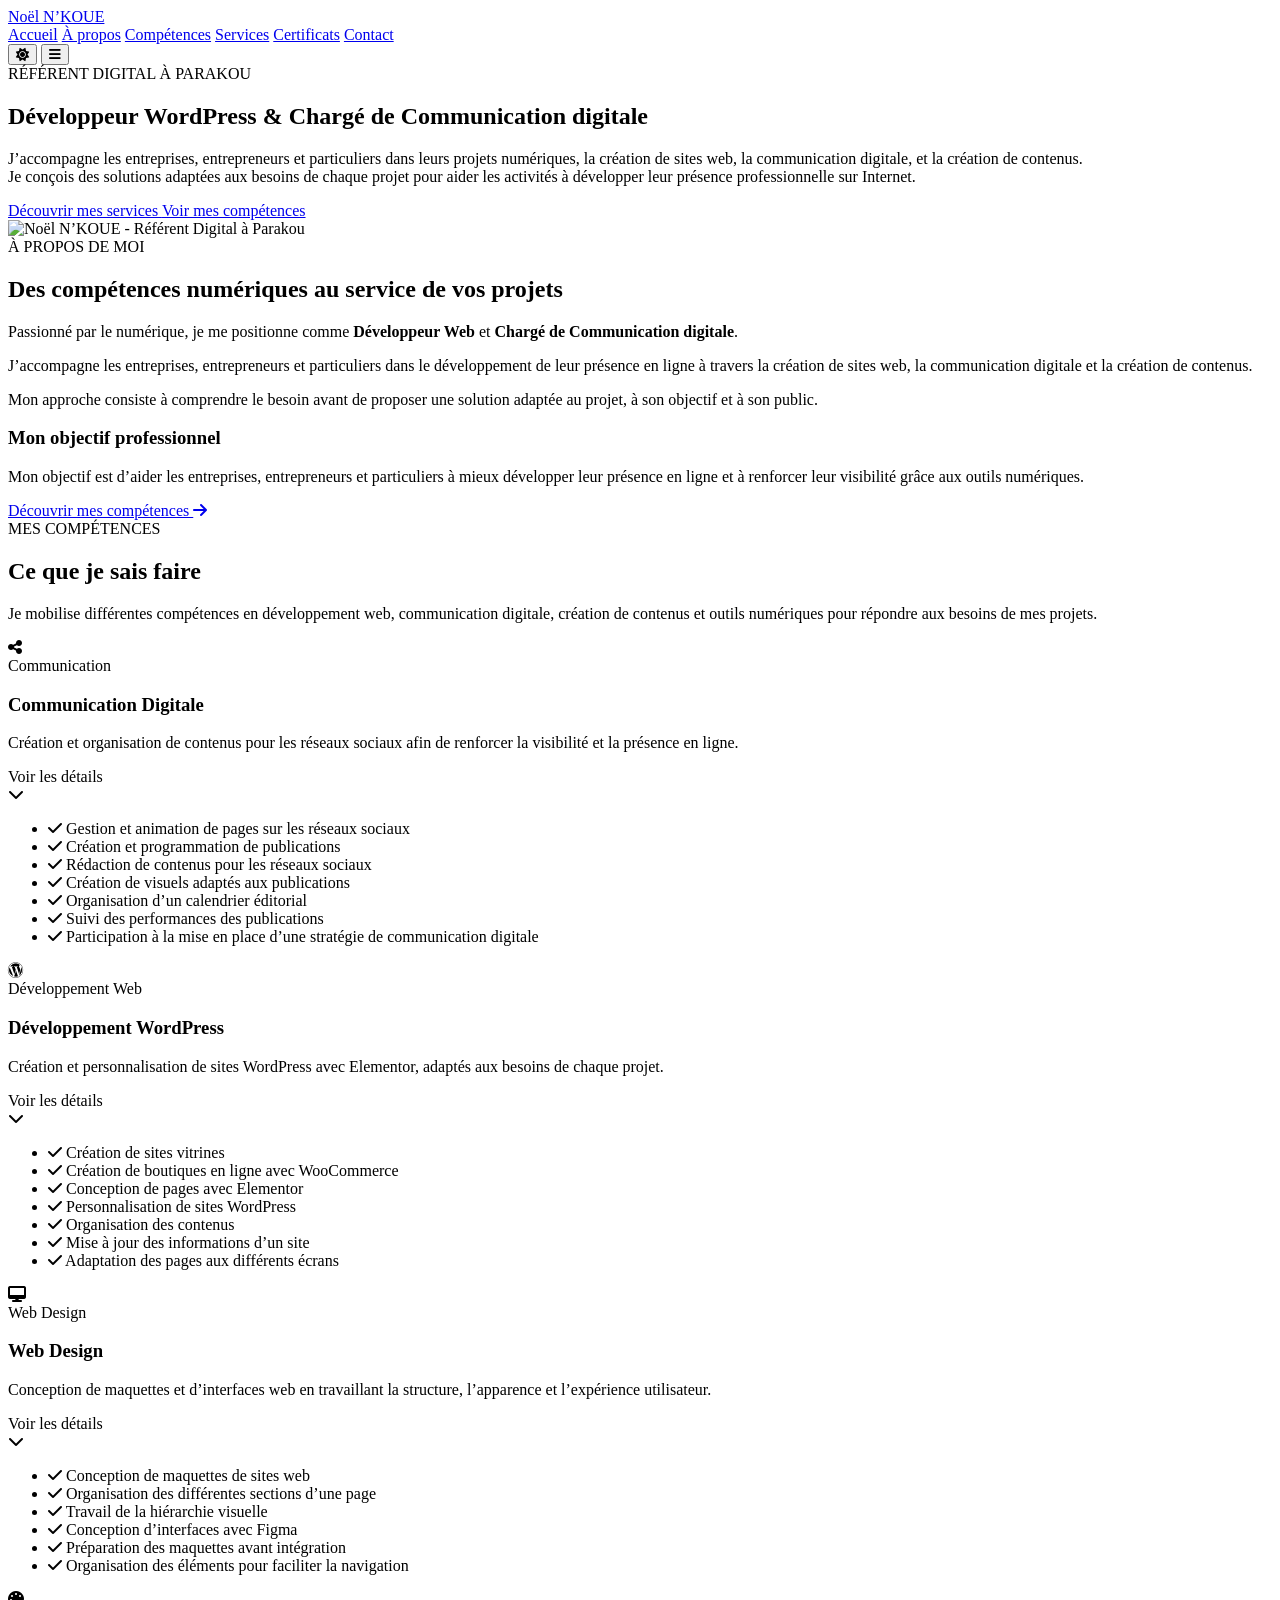
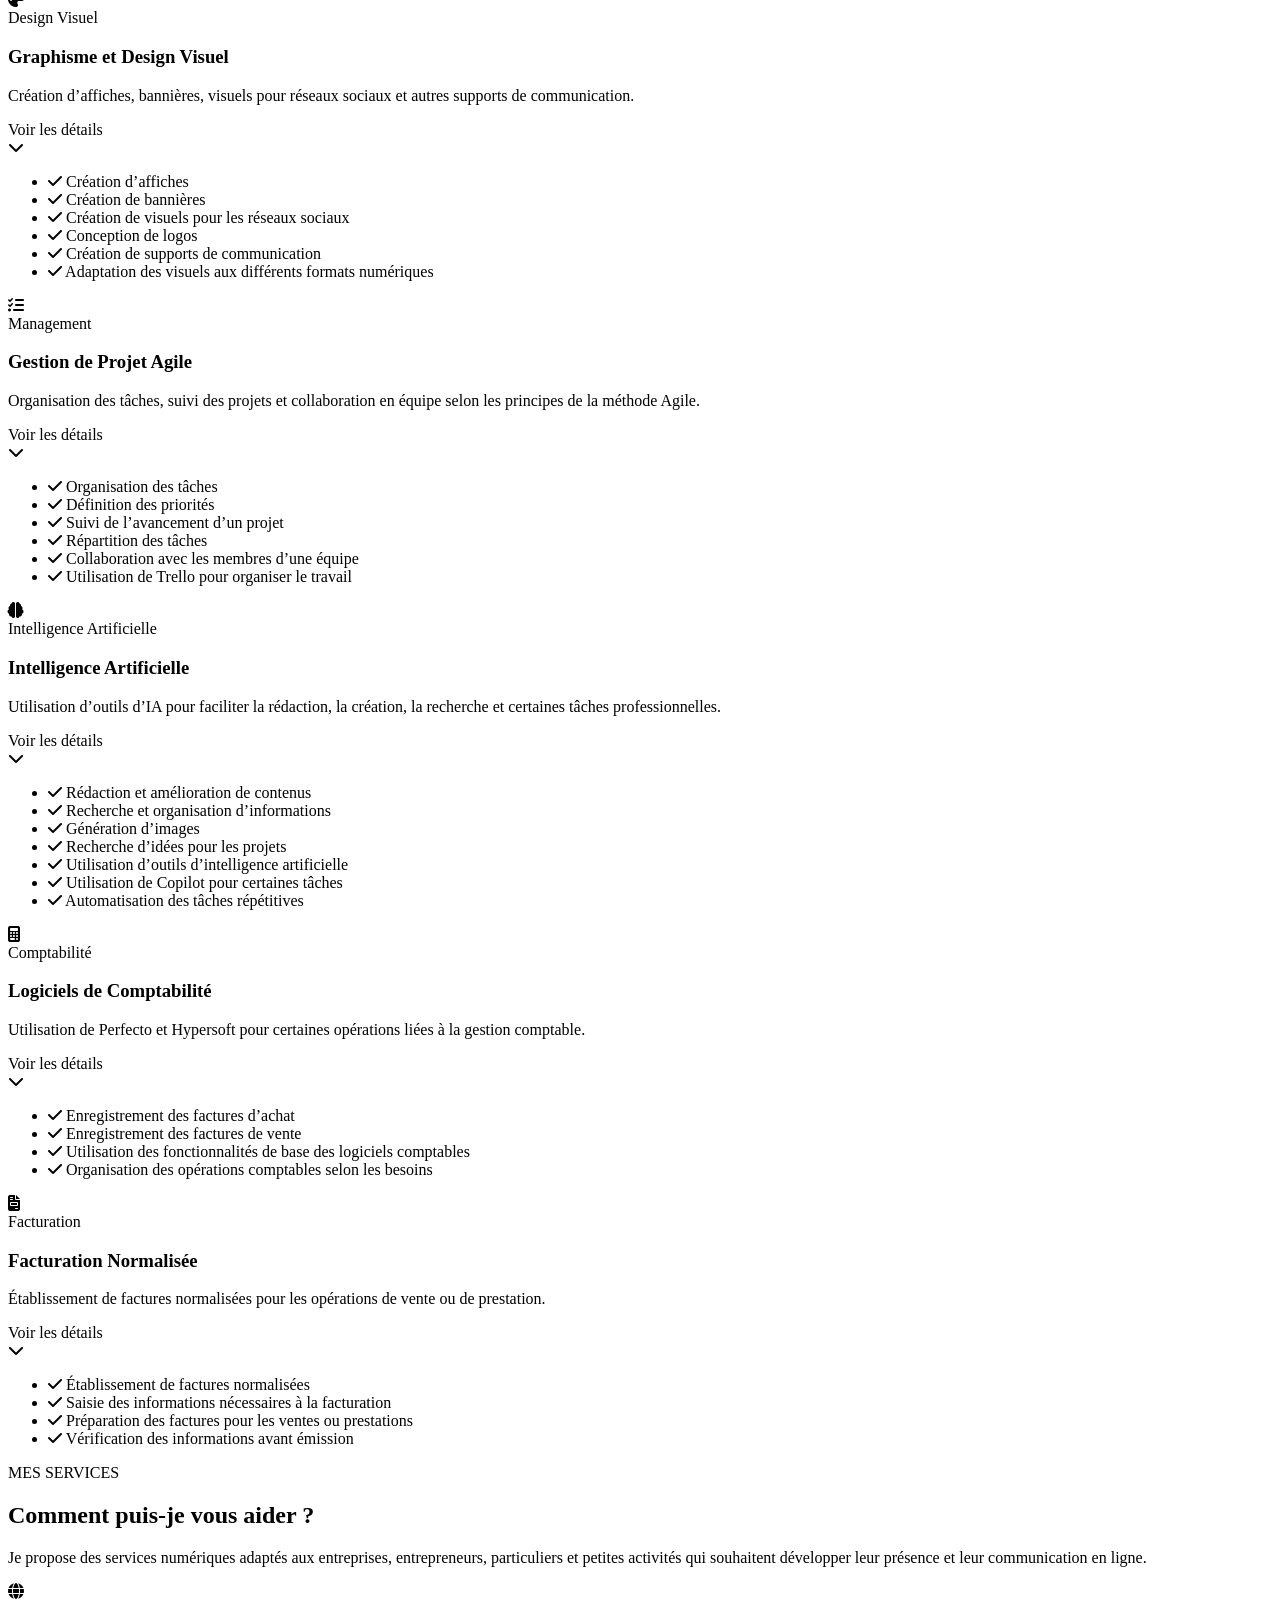
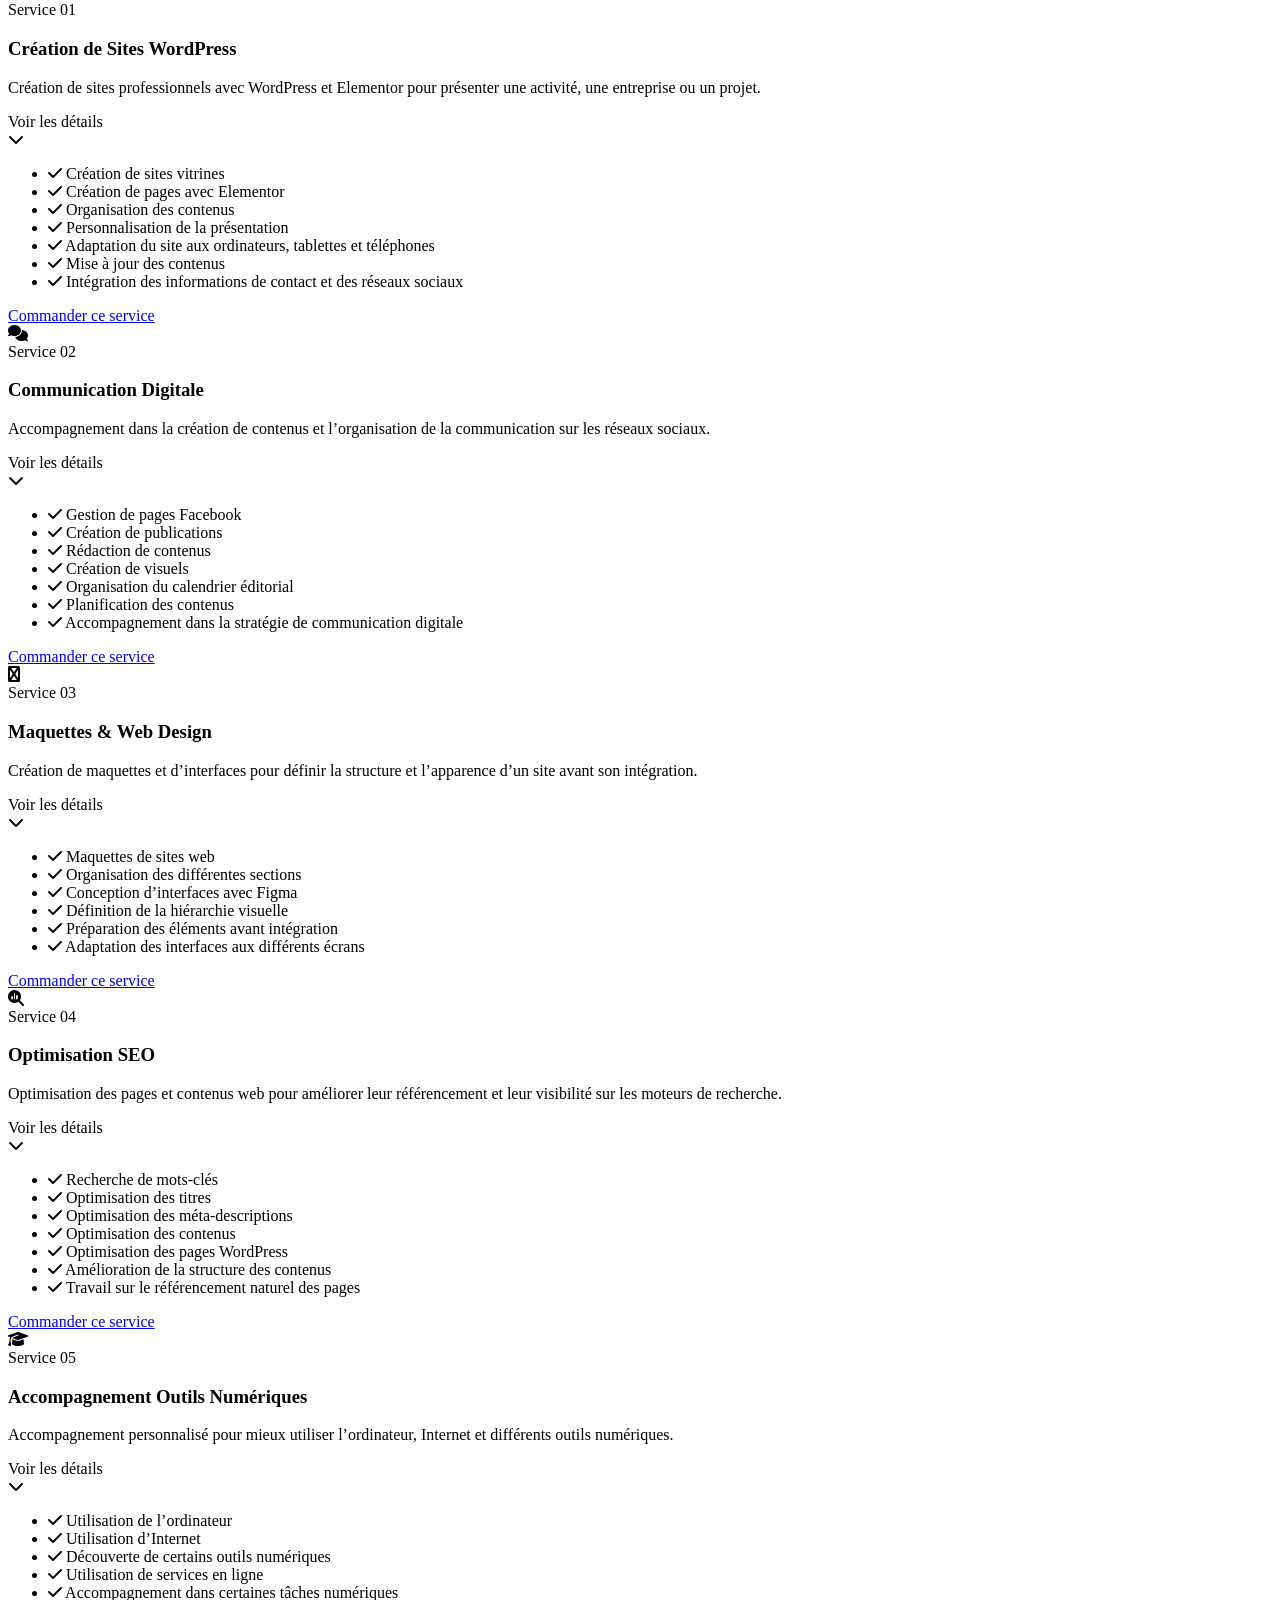
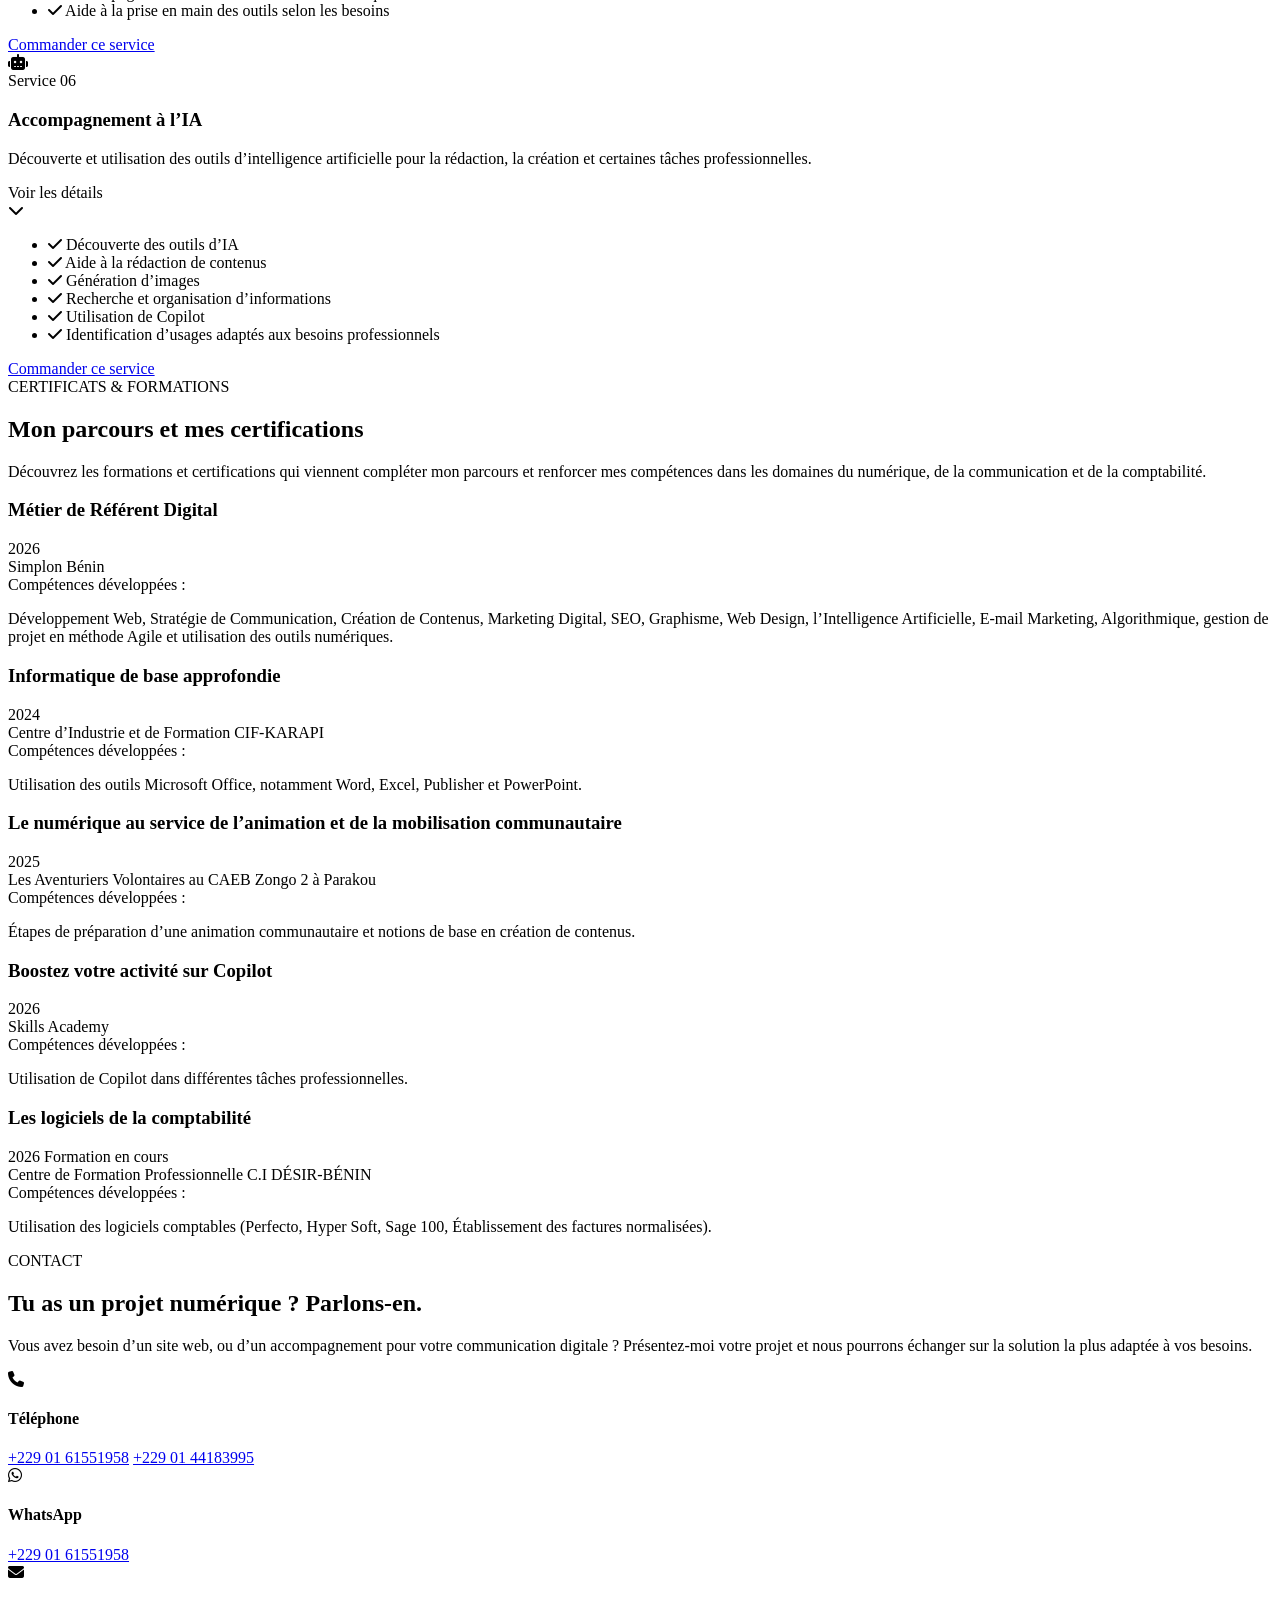
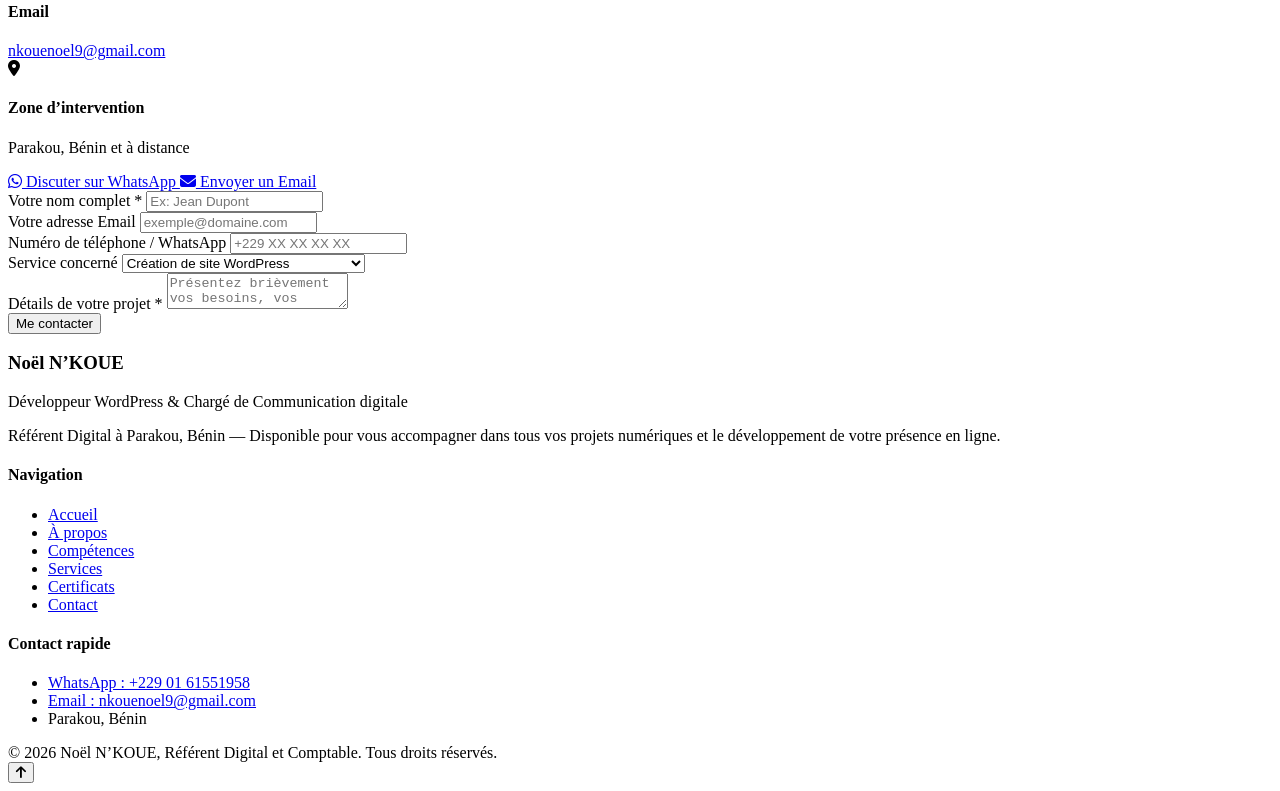
==== index.html @ e36bc5ae "Add files via upload" ====
<!DOCTYPE html>
<html lang="fr" data-theme="dark">
<head>
  <meta charset="UTF-8">
  <meta name="viewport" content="width=device-width, initial-scale=1.0">
  
  <!-- SEO Primary Meta Tags -->
  <title>Noël N’KOUE - Développeur WordPress et Chargé de Communication digitale</title>
  <meta name="title" content="Noël N’KOUE - Développeur WordPress et Chargé de Communication digitale">
  <meta name="description" content="Découvrez le portfolio de Noël N’KOUE, référent digital à Parakou, développeur WordPress et chargé de communication digitale. Découvrez ses compétences, services et certifications numériques.">
  <meta name="keywords" content="Référent digital à Parakou, Développeur WordPress, communication digitale, web design, SEO Parakou, création de site internet Bénin, Noël N'KOUE">
  <meta name="author" content="Noël N’KOUE">
  <meta name="robots" content="index, follow">
  <link rel="canonical" href="https://noel-nkoue-referent-digital-parakou.com/">

  <!-- Open Graph / Facebook -->
  <meta property="og:type" content="website">
  <meta property="og:url" content="https://noel-nkoue-referent-digital-parakou.com/">
  <meta property="og:title" content="Noël N’KOUE - Développeur WordPress et Chargé de Communication digitale">
  <meta property="og:description" content="Découvrez le portfolio de Noël N’KOUE, référent digital à Parakou, développeur WordPress et chargé de communication digitale.">
  <meta property="og:image" content="assets/images/noel-nkoue.jpg">

  <!-- Twitter Card -->
  <meta property="twitter:card" content="summary_large_image">
  <meta property="twitter:url" content="https://noel-nkoue-referent-digital-parakou.com/">
  <meta property="twitter:title" content="Noël N’KOUE - Développeur WordPress et Chargé de Communication digitale">
  <meta property="twitter:description" content="Découvrez le portfolio de Noël N’KOUE, référent digital à Parakou, développeur WordPress et chargé de communication digitale.">
  <meta property="twitter:image" content="assets/images/noel-nkoue.jpg">

  <!-- Favicon -->
  <link rel="icon" type="image/svg+xml" href="assets/images/favicon.svg">

  <!-- Google Fonts: Poppins -->
  <link rel="preconnect" href="https://fonts.googleapis.com">
  <link rel="preconnect" href="https://fonts.gstatic.com" crossorigin>
  <link href="https://fonts.googleapis.com/css2?family=Poppins:wght@300;400;500;600;700;800&display=swap" rel="stylesheet">

  <!-- FontAwesome Icons -->
  <link rel="stylesheet" href="https://cdnjs.cloudflare.com/ajax/libs/font-awesome/6.5.1/css/all.min.css">

  <!-- Main Stylesheet -->
  <link rel="stylesheet" href="css/style.css">

  <!-- Schema.org JSON-LD Structured Data -->
  <script type="application/ld+json">
  {
    "@context": "https://schema.org",
    "@type": "Person",
    "name": "Noël N’KOUE",
    "jobTitle": "Référent Digital, Développeur WordPress & Chargé de Communication digitale",
    "url": "https://noel-nkoue-referent-digital-parakou.com",
    "image": "https://noel-nkoue-referent-digital-parakou.com/assets/images/noel-nkoue.jpg",
    "address": {
      "@type": "PostalAddress",
      "addressLocality": "Parakou",
      "addressCountry": "BJ"
    },
    "email": "nkouenoel9@gmail.com",
    "telephone": "+2290161551958",
    "knowsAbout": ["WordPress", "Elementor", "Communication Digitale", "Web Design", "SEO", "IA", "Gestion Comptable", "Méthode Agile"]
  }
  </script>
</head>
<body>

  <!-- ==========================================================================
       1. HEADER & NAVIGATION
       ========================================================================== -->
  <header class="header" id="header">
    <div class="container header-container">
      <!-- Left side: Simple Text Name -->
      <a href="#accueil" class="logo" id="headerLogo">Noël N’KOUE</a>

      <nav class="nav-menu" id="navMenu" aria-label="Navigation principale">
        <a href="#accueil" class="nav-link active" id="navAccueil">Accueil</a>
        <a href="#apropos" class="nav-link" id="navApropos">À propos</a>
        <a href="#competences" class="nav-link" id="navCompetences">Compétences</a>
        <a href="#services" class="nav-link" id="navServices">Services</a>
        <a href="#certificats" class="nav-link" id="navCertificats">Certificats</a>
        <a href="#contact" class="nav-link" id="navContact">Contact</a>
      </nav>

      <div class="header-actions">
        <button class="theme-toggle" id="themeToggle" aria-label="Changer le thème">
          <i class="fas fa-sun"></i>
        </button>
        <button class="mobile-toggle" id="mobileToggle" aria-label="Menu mobile">
          <i class="fas fa-bars"></i>
        </button>
      </div>
    </div>
  </header>

  <main>
    <!-- ==========================================================================
         2. HERO SECTION
         ========================================================================== -->
    <section class="hero" id="accueil">
      <div class="container">
        <div class="hero-grid">
          
          <!-- Left Column: Hero Content -->
          <div class="hero-content">
            <div class="hero-badge" id="heroBadge">
              RÉFÉRENT DIGITAL À PARAKOU
            </div>
            
            <h1 class="hero-title" id="heroTitle">
              Développeur WordPress &amp; Chargé de Communication digitale
            </h1>
            
            <p class="hero-description" id="heroDescription">
              J’accompagne les entreprises, entrepreneurs et particuliers dans leurs projets numériques, la création de sites web, la communication digitale, et la création de contenus.<br>
              Je conçois des solutions adaptées aux besoins de chaque projet pour aider les activités à développer leur présence professionnelle sur Internet.
            </p>

            <div class="hero-cta-group">
              <a href="#services" class="btn btn-primary" id="btnHeroServices">
                Découvrir mes services
              </a>
              <a href="#competences" class="btn btn-secondary" id="btnHeroCompetences">
                Voir mes compétences
              </a>
            </div>
          </div>

          <!-- Right Column: User Photo (Clean, No Overlay Badges) -->
          <div class="hero-image-wrapper">
            <div class="photo-card" id="heroPhotoCard">
              <img src="assets/images/noel-nkoue.jpg" alt="Noël N’KOUE - Référent Digital à Parakou" class="photo-img" id="heroImg">
            </div>
          </div>

        </div>
      </div>
    </section>

    <!-- ==========================================================================
         3. À PROPOS SECTION
         ========================================================================== -->
    <section class="section" id="apropos">
      <div class="container">
        <div class="section-subtitle">À PROPOS DE MOI</div>
        <h2 class="section-title">Des compétences numériques au service de vos projets</h2>

        <div class="about-card" id="aboutCard">
          <p class="about-text">
            Passionné par le numérique, je me positionne comme <strong>Développeur Web</strong> et <strong>Chargé de Communication digitale</strong>.
          </p>
          <p class="about-text">
            J’accompagne les entreprises, entrepreneurs et particuliers dans le développement de leur présence en ligne à travers la création de sites web, la communication digitale et la création de contenus.
          </p>
          <p class="about-text">
            Mon approche consiste à comprendre le besoin avant de proposer une solution adaptée au projet, à son objectif et à son public.
          </p>

          <!-- Objective Box -->
          <div class="objective-box" id="objectiveBox">
            <h3 class="objective-title">Mon objectif professionnel</h3>
            <p class="objective-text">
              Mon objectif est d’aider les entreprises, entrepreneurs et particuliers à mieux développer leur présence en ligne et à renforcer leur visibilité grâce aux outils numériques.
            </p>
          </div>

          <!-- CTA Button with icon on the RIGHT side -->
          <a href="#competences" class="btn btn-primary" id="btnAboutCTA">
            Découvrir mes compétences <i class="fas fa-arrow-right"></i>
          </a>
        </div>
      </div>
    </section>

    <!-- ==========================================================================
         4. COMPÉTENCES SECTION (COMPACT CARDS, NO FILTERS)
         ========================================================================== -->
    <section class="section" id="competences">
      <div class="container">
        <div class="section-subtitle">MES COMPÉTENCES</div>
        <h2 class="section-title">Ce que je sais faire</h2>
        <p class="section-description">
          Je mobilise différentes compétences en développement web, communication digitale, création de contenus et outils numériques pour répondre aux besoins de mes projets.
        </p>

        <div class="cards-grid" id="skillsContainer">

          <!-- CARTE 1 — COMMUNICATION DIGITALE -->
          <div class="accordion-card" id="skillCard1">
            <div class="accordion-header">
              <div class="card-top">
                <div class="card-icon-badge"><i class="fas fa-share-nodes"></i></div>
                <span class="card-tag">Communication</span>
              </div>
              <h3 class="card-title">Communication Digitale</h3>
              <p class="card-desc">Création et organisation de contenus pour les réseaux sociaux afin de renforcer la visibilité et la présence en ligne.</p>
              <div class="accordion-trigger">
                <span>Voir les détails</span>
                <div class="accordion-icon"><i class="fas fa-chevron-down"></i></div>
              </div>
            </div>
            <div class="accordion-content">
              <ul class="skills-list">
                <li><i class="fas fa-check"></i> Gestion et animation de pages sur les réseaux sociaux</li>
                <li><i class="fas fa-check"></i> Création et programmation de publications</li>
                <li><i class="fas fa-check"></i> Rédaction de contenus pour les réseaux sociaux</li>
                <li><i class="fas fa-check"></i> Création de visuels adaptés aux publications</li>
                <li><i class="fas fa-check"></i> Organisation d’un calendrier éditorial</li>
                <li><i class="fas fa-check"></i> Suivi des performances des publications</li>
                <li><i class="fas fa-check"></i> Participation à la mise en place d’une stratégie de communication digitale</li>
              </ul>
            </div>
          </div>

          <!-- CARTE 2 — DÉVELOPPEMENT WORDPRESS -->
          <div class="accordion-card" id="skillCard2">
            <div class="accordion-header">
              <div class="card-top">
                <div class="card-icon-badge"><i class="fab fa-wordpress"></i></div>
                <span class="card-tag">Développement Web</span>
              </div>
              <h3 class="card-title">Développement WordPress</h3>
              <p class="card-desc">Création et personnalisation de sites WordPress avec Elementor, adaptés aux besoins de chaque projet.</p>
              <div class="accordion-trigger">
                <span>Voir les détails</span>
                <div class="accordion-icon"><i class="fas fa-chevron-down"></i></div>
              </div>
            </div>
            <div class="accordion-content">
              <ul class="skills-list">
                <li><i class="fas fa-check"></i> Création de sites vitrines</li>
                <li><i class="fas fa-check"></i> Création de boutiques en ligne avec WooCommerce</li>
                <li><i class="fas fa-check"></i> Conception de pages avec Elementor</li>
                <li><i class="fas fa-check"></i> Personnalisation de sites WordPress</li>
                <li><i class="fas fa-check"></i> Organisation des contenus</li>
                <li><i class="fas fa-check"></i> Mise à jour des informations d’un site</li>
                <li><i class="fas fa-check"></i> Adaptation des pages aux différents écrans</li>
              </ul>
            </div>
          </div>

          <!-- CARTE 3 — WEB DESIGN -->
          <div class="accordion-card" id="skillCard3">
            <div class="accordion-header">
              <div class="card-top">
                <div class="card-icon-badge"><i class="fas fa-desktop"></i></div>
                <span class="card-tag">Web Design</span>
              </div>
              <h3 class="card-title">Web Design</h3>
              <p class="card-desc">Conception de maquettes et d’interfaces web en travaillant la structure, l’apparence et l’expérience utilisateur.</p>
              <div class="accordion-trigger">
                <span>Voir les détails</span>
                <div class="accordion-icon"><i class="fas fa-chevron-down"></i></div>
              </div>
            </div>
            <div class="accordion-content">
              <ul class="skills-list">
                <li><i class="fas fa-check"></i> Conception de maquettes de sites web</li>
                <li><i class="fas fa-check"></i> Organisation des différentes sections d’une page</li>
                <li><i class="fas fa-check"></i> Travail de la hiérarchie visuelle</li>
                <li><i class="fas fa-check"></i> Conception d’interfaces avec Figma</li>
                <li><i class="fas fa-check"></i> Préparation des maquettes avant intégration</li>
                <li><i class="fas fa-check"></i> Organisation des éléments pour faciliter la navigation</li>
              </ul>
            </div>
          </div>

          <!-- CARTE 4 — GRAPHISME ET DESIGN VISUEL -->
          <div class="accordion-card" id="skillCard4">
            <div class="accordion-header">
              <div class="card-top">
                <div class="card-icon-badge"><i class="fas fa-palette"></i></div>
                <span class="card-tag">Design Visuel</span>
              </div>
              <h3 class="card-title">Graphisme et Design Visuel</h3>
              <p class="card-desc">Création d’affiches, bannières, visuels pour réseaux sociaux et autres supports de communication.</p>
              <div class="accordion-trigger">
                <span>Voir les détails</span>
                <div class="accordion-icon"><i class="fas fa-chevron-down"></i></div>
              </div>
            </div>
            <div class="accordion-content">
              <ul class="skills-list">
                <li><i class="fas fa-check"></i> Création d’affiches</li>
                <li><i class="fas fa-check"></i> Création de bannières</li>
                <li><i class="fas fa-check"></i> Création de visuels pour les réseaux sociaux</li>
                <li><i class="fas fa-check"></i> Conception de logos</li>
                <li><i class="fas fa-check"></i> Création de supports de communication</li>
                <li><i class="fas fa-check"></i> Adaptation des visuels aux différents formats numériques</li>
              </ul>
            </div>
          </div>

          <!-- CARTE 5 — GESTION DE PROJET AGILE -->
          <div class="accordion-card" id="skillCard5">
            <div class="accordion-header">
              <div class="card-top">
                <div class="card-icon-badge"><i class="fas fa-tasks"></i></div>
                <span class="card-tag">Management</span>
              </div>
              <h3 class="card-title">Gestion de Projet Agile</h3>
              <p class="card-desc">Organisation des tâches, suivi des projets et collaboration en équipe selon les principes de la méthode Agile.</p>
              <div class="accordion-trigger">
                <span>Voir les détails</span>
                <div class="accordion-icon"><i class="fas fa-chevron-down"></i></div>
              </div>
            </div>
            <div class="accordion-content">
              <ul class="skills-list">
                <li><i class="fas fa-check"></i> Organisation des tâches</li>
                <li><i class="fas fa-check"></i> Définition des priorités</li>
                <li><i class="fas fa-check"></i> Suivi de l’avancement d’un projet</li>
                <li><i class="fas fa-check"></i> Répartition des tâches</li>
                <li><i class="fas fa-check"></i> Collaboration avec les membres d’une équipe</li>
                <li><i class="fas fa-check"></i> Utilisation de Trello pour organiser le travail</li>
              </ul>
            </div>
          </div>

          <!-- CARTE 6 — INTELLIGENCE ARTIFICIELLE -->
          <div class="accordion-card" id="skillCard6">
            <div class="accordion-header">
              <div class="card-top">
                <div class="card-icon-badge"><i class="fas fa-brain"></i></div>
                <span class="card-tag">Intelligence Artificielle</span>
              </div>
              <h3 class="card-title">Intelligence Artificielle</h3>
              <p class="card-desc">Utilisation d’outils d’IA pour faciliter la rédaction, la création, la recherche et certaines tâches professionnelles.</p>
              <div class="accordion-trigger">
                <span>Voir les détails</span>
                <div class="accordion-icon"><i class="fas fa-chevron-down"></i></div>
              </div>
            </div>
            <div class="accordion-content">
              <ul class="skills-list">
                <li><i class="fas fa-check"></i> Rédaction et amélioration de contenus</li>
                <li><i class="fas fa-check"></i> Recherche et organisation d’informations</li>
                <li><i class="fas fa-check"></i> Génération d’images</li>
                <li><i class="fas fa-check"></i> Recherche d’idées pour les projets</li>
                <li><i class="fas fa-check"></i> Utilisation d’outils d’intelligence artificielle</li>
                <li><i class="fas fa-check"></i> Utilisation de Copilot pour certaines tâches</li>
                <li><i class="fas fa-check"></i> Automatisation des tâches répétitives</li>
              </ul>
            </div>
          </div>

          <!-- CARTE 7 — LOGICIELS DE COMPTABILITÉ -->
          <div class="accordion-card" id="skillCard7">
            <div class="accordion-header">
              <div class="card-top">
                <div class="card-icon-badge"><i class="fas fa-calculator"></i></div>
                <span class="card-tag">Comptabilité</span>
              </div>
              <h3 class="card-title">Logiciels de Comptabilité</h3>
              <p class="card-desc">Utilisation de Perfecto et Hypersoft pour certaines opérations liées à la gestion comptable.</p>
              <div class="accordion-trigger">
                <span>Voir les détails</span>
                <div class="accordion-icon"><i class="fas fa-chevron-down"></i></div>
              </div>
            </div>
            <div class="accordion-content">
              <ul class="skills-list">
                <li><i class="fas fa-check"></i> Enregistrement des factures d’achat</li>
                <li><i class="fas fa-check"></i> Enregistrement des factures de vente</li>
                <li><i class="fas fa-check"></i> Utilisation des fonctionnalités de base des logiciels comptables</li>
                <li><i class="fas fa-check"></i> Organisation des opérations comptables selon les besoins</li>
              </ul>
            </div>
          </div>

          <!-- CARTE 8 — FACTURATION NORMALISÉE -->
          <div class="accordion-card" id="skillCard8">
            <div class="accordion-header">
              <div class="card-top">
                <div class="card-icon-badge"><i class="fas fa-file-invoice"></i></div>
                <span class="card-tag">Facturation</span>
              </div>
              <h3 class="card-title">Facturation Normalisée</h3>
              <p class="card-desc">Établissement de factures normalisées pour les opérations de vente ou de prestation.</p>
              <div class="accordion-trigger">
                <span>Voir les détails</span>
                <div class="accordion-icon"><i class="fas fa-chevron-down"></i></div>
              </div>
            </div>
            <div class="accordion-content">
              <ul class="skills-list">
                <li><i class="fas fa-check"></i> Établissement de factures normalisées</li>
                <li><i class="fas fa-check"></i> Saisie des informations nécessaires à la facturation</li>
                <li><i class="fas fa-check"></i> Préparation des factures pour les ventes ou prestations</li>
                <li><i class="fas fa-check"></i> Vérification des informations avant émission</li>
              </ul>
            </div>
          </div>

        </div>
      </div>
    </section>

    <!-- ==========================================================================
         5. SERVICES SECTION (6 CARDS WITH ACCORDIONS)
         ========================================================================== -->
    <section class="section" id="services">
      <div class="container">
        <div class="section-subtitle">MES SERVICES</div>
        <h2 class="section-title">Comment puis-je vous aider ?</h2>
        <p class="section-description">
          Je propose des services numériques adaptés aux entreprises, entrepreneurs, particuliers et petites activités qui souhaitent développer leur présence et leur communication en ligne.
        </p>

        <div class="services-grid" id="servicesContainer">

          <!-- CARTE 1 — CRÉATION DE SITES WORDPRESS -->
          <div class="accordion-card service-card" id="serviceCard1">
            <div class="accordion-header">
              <div class="card-top">
                <div class="card-icon-badge"><i class="fas fa-globe"></i></div>
                <span class="card-tag">Service 01</span>
              </div>
              <h3 class="card-title">Création de Sites WordPress</h3>
              <p class="card-desc">Création de sites professionnels avec WordPress et Elementor pour présenter une activité, une entreprise ou un projet.</p>
              <div class="accordion-trigger">
                <span>Voir les détails</span>
                <div class="accordion-icon"><i class="fas fa-chevron-down"></i></div>
              </div>
            </div>
            <div class="accordion-content">
              <ul class="skills-list">
                <li><i class="fas fa-check"></i> Création de sites vitrines</li>
                <li><i class="fas fa-check"></i> Création de pages avec Elementor</li>
                <li><i class="fas fa-check"></i> Organisation des contenus</li>
                <li><i class="fas fa-check"></i> Personnalisation de la présentation</li>
                <li><i class="fas fa-check"></i> Adaptation du site aux ordinateurs, tablettes et téléphones</li>
                <li><i class="fas fa-check"></i> Mise à jour des contenus</li>
                <li><i class="fas fa-check"></i> Intégration des informations de contact et des réseaux sociaux</li>
              </ul>
              <div class="service-footer-cta">
                <a href="#contact" class="btn btn-outline-primary btn-sm">Commander ce service</a>
              </div>
            </div>
          </div>

          <!-- CARTE 2 — COMMUNICATION DIGITALE -->
          <div class="accordion-card service-card" id="serviceCard2">
            <div class="accordion-header">
              <div class="card-top">
                <div class="card-icon-badge"><i class="fas fa-comments"></i></div>
                <span class="card-tag">Service 02</span>
              </div>
              <h3 class="card-title">Communication Digitale</h3>
              <p class="card-desc">Accompagnement dans la création de contenus et l’organisation de la communication sur les réseaux sociaux.</p>
              <div class="accordion-trigger">
                <span>Voir les détails</span>
                <div class="accordion-icon"><i class="fas fa-chevron-down"></i></div>
              </div>
            </div>
            <div class="accordion-content">
              <ul class="skills-list">
                <li><i class="fas fa-check"></i> Gestion de pages Facebook</li>
                <li><i class="fas fa-check"></i> Création de publications</li>
                <li><i class="fas fa-check"></i> Rédaction de contenus</li>
                <li><i class="fas fa-check"></i> Création de visuels</li>
                <li><i class="fas fa-check"></i> Organisation du calendrier éditorial</li>
                <li><i class="fas fa-check"></i> Planification des contenus</li>
                <li><i class="fas fa-check"></i> Accompagnement dans la stratégie de communication digitale</li>
              </ul>
              <div class="service-footer-cta">
                <a href="#contact" class="btn btn-outline-primary btn-sm">Commander ce service</a>
              </div>
            </div>
          </div>

          <!-- CARTE 3 — CONCEPTION DE MAQUETTES ET WEB DESIGN -->
          <div class="accordion-card service-card" id="serviceCard3">
            <div class="accordion-header">
              <div class="card-top">
                <div class="card-icon-badge"><i class="fas fa-figma"></i></div>
                <span class="card-tag">Service 03</span>
              </div>
              <h3 class="card-title">Maquettes &amp; Web Design</h3>
              <p class="card-desc">Création de maquettes et d’interfaces pour définir la structure et l’apparence d’un site avant son intégration.</p>
              <div class="accordion-trigger">
                <span>Voir les détails</span>
                <div class="accordion-icon"><i class="fas fa-chevron-down"></i></div>
              </div>
            </div>
            <div class="accordion-content">
              <ul class="skills-list">
                <li><i class="fas fa-check"></i> Maquettes de sites web</li>
                <li><i class="fas fa-check"></i> Organisation des différentes sections</li>
                <li><i class="fas fa-check"></i> Conception d’interfaces avec Figma</li>
                <li><i class="fas fa-check"></i> Définition de la hiérarchie visuelle</li>
                <li><i class="fas fa-check"></i> Préparation des éléments avant intégration</li>
                <li><i class="fas fa-check"></i> Adaptation des interfaces aux différents écrans</li>
              </ul>
              <div class="service-footer-cta">
                <a href="#contact" class="btn btn-outline-primary btn-sm">Commander ce service</a>
              </div>
            </div>
          </div>

          <!-- CARTE 4 — OPTIMISATION SEO -->
          <div class="accordion-card service-card" id="serviceCard4">
            <div class="accordion-header">
              <div class="card-top">
                <div class="card-icon-badge"><i class="fas fa-magnifying-glass-chart"></i></div>
                <span class="card-tag">Service 04</span>
              </div>
              <h3 class="card-title">Optimisation SEO</h3>
              <p class="card-desc">Optimisation des pages et contenus web pour améliorer leur référencement et leur visibilité sur les moteurs de recherche.</p>
              <div class="accordion-trigger">
                <span>Voir les détails</span>
                <div class="accordion-icon"><i class="fas fa-chevron-down"></i></div>
              </div>
            </div>
            <div class="accordion-content">
              <ul class="skills-list">
                <li><i class="fas fa-check"></i> Recherche de mots-clés</li>
                <li><i class="fas fa-check"></i> Optimisation des titres</li>
                <li><i class="fas fa-check"></i> Optimisation des méta-descriptions</li>
                <li><i class="fas fa-check"></i> Optimisation des contenus</li>
                <li><i class="fas fa-check"></i> Optimisation des pages WordPress</li>
                <li><i class="fas fa-check"></i> Amélioration de la structure des contenus</li>
                <li><i class="fas fa-check"></i> Travail sur le référencement naturel des pages</li>
              </ul>
              <div class="service-footer-cta">
                <a href="#contact" class="btn btn-outline-primary btn-sm">Commander ce service</a>
              </div>
            </div>
          </div>

          <!-- CARTE 5 — ACCOMPAGNEMENT AUX OUTILS NUMÉRIQUES -->
          <div class="accordion-card service-card" id="serviceCard5">
            <div class="accordion-header">
              <div class="card-top">
                <div class="card-icon-badge"><i class="fas fa-graduation-cap"></i></div>
                <span class="card-tag">Service 05</span>
              </div>
              <h3 class="card-title">Accompagnement Outils Numériques</h3>
              <p class="card-desc">Accompagnement personnalisé pour mieux utiliser l’ordinateur, Internet et différents outils numériques.</p>
              <div class="accordion-trigger">
                <span>Voir les détails</span>
                <div class="accordion-icon"><i class="fas fa-chevron-down"></i></div>
              </div>
            </div>
            <div class="accordion-content">
              <ul class="skills-list">
                <li><i class="fas fa-check"></i> Utilisation de l’ordinateur</li>
                <li><i class="fas fa-check"></i> Utilisation d’Internet</li>
                <li><i class="fas fa-check"></i> Découverte de certains outils numériques</li>
                <li><i class="fas fa-check"></i> Utilisation de services en ligne</li>
                <li><i class="fas fa-check"></i> Accompagnement dans certaines tâches numériques</li>
                <li><i class="fas fa-check"></i> Aide à la prise en main des outils selon les besoins</li>
              </ul>
              <div class="service-footer-cta">
                <a href="#contact" class="btn btn-outline-primary btn-sm">Commander ce service</a>
              </div>
            </div>
          </div>

          <!-- CARTE 6 — ACCOMPAGNEMENT À L’UTILISATION DE L’IA -->
          <div class="accordion-card service-card" id="serviceCard6">
            <div class="accordion-header">
              <div class="card-top">
                <div class="card-icon-badge"><i class="fas fa-robot"></i></div>
                <span class="card-tag">Service 06</span>
              </div>
              <h3 class="card-title">Accompagnement à l’IA</h3>
              <p class="card-desc">Découverte et utilisation des outils d’intelligence artificielle pour la rédaction, la création et certaines tâches professionnelles.</p>
              <div class="accordion-trigger">
                <span>Voir les détails</span>
                <div class="accordion-icon"><i class="fas fa-chevron-down"></i></div>
              </div>
            </div>
            <div class="accordion-content">
              <ul class="skills-list">
                <li><i class="fas fa-check"></i> Découverte des outils d’IA</li>
                <li><i class="fas fa-check"></i> Aide à la rédaction de contenus</li>
                <li><i class="fas fa-check"></i> Génération d’images</li>
                <li><i class="fas fa-check"></i> Recherche et organisation d’informations</li>
                <li><i class="fas fa-check"></i> Utilisation de Copilot</li>
                <li><i class="fas fa-check"></i> Identification d’usages adaptés aux besoins professionnels</li>
              </ul>
              <div class="service-footer-cta">
                <a href="#contact" class="btn btn-outline-primary btn-sm">Commander ce service</a>
              </div>
            </div>
          </div>

        </div>
      </div>
    </section>

    <!-- ==========================================================================
         6. CERTIFICATS & FORMATIONS SECTION
         ========================================================================== -->
    <section class="section" id="certificats">
      <div class="container">
        <div class="section-subtitle">CERTIFICATS &amp; FORMATIONS</div>
        <h2 class="section-title">Mon parcours et mes certifications</h2>
        <p class="section-description">
          Découvrez les formations et certifications qui viennent compléter mon parcours et renforcer mes compétences dans les domaines du numérique, de la communication et de la comptabilité.
        </p>

        <div class="timeline" id="certificationsContainer">

          <!-- Certificat 1 -->
          <div class="timeline-item" id="cert1">
            <div class="timeline-header">
              <h3 class="cert-title">Métier de Référent Digital</h3>
              <div class="cert-meta">
                <span class="cert-badge-year">2026</span>
              </div>
            </div>
            <div class="cert-org">Simplon Bénin</div>
            <div class="cert-skills-label">Compétences développées :</div>
            <p class="cert-skills-text">
              Développement Web, Stratégie de Communication, Création de Contenus, Marketing Digital, SEO, Graphisme, Web Design, l’Intelligence Artificielle, E-mail Marketing, Algorithmique, gestion de projet en méthode Agile et utilisation des outils numériques.
            </p>
          </div>

          <!-- Certificat 2 -->
          <div class="timeline-item" id="cert2">
            <div class="timeline-header">
              <h3 class="cert-title">Informatique de base approfondie</h3>
              <div class="cert-meta">
                <span class="cert-badge-year">2024</span>
              </div>
            </div>
            <div class="cert-org">Centre d’Industrie et de Formation CIF-KARAPI</div>
            <div class="cert-skills-label">Compétences développées :</div>
            <p class="cert-skills-text">
              Utilisation des outils Microsoft Office, notamment Word, Excel, Publisher et PowerPoint.
            </p>
          </div>

          <!-- Certificat 3 -->
          <div class="timeline-item" id="cert3">
            <div class="timeline-header">
              <h3 class="cert-title">Le numérique au service de l’animation et de la mobilisation communautaire</h3>
              <div class="cert-meta">
                <span class="cert-badge-year">2025</span>
              </div>
            </div>
            <div class="cert-org">Les Aventuriers Volontaires au CAEB Zongo 2 à Parakou</div>
            <div class="cert-skills-label">Compétences développées :</div>
            <p class="cert-skills-text">
              Étapes de préparation d’une animation communautaire et notions de base en création de contenus.
            </p>
          </div>

          <!-- Formation 4 -->
          <div class="timeline-item" id="cert4">
            <div class="timeline-header">
              <h3 class="cert-title">Boostez votre activité sur Copilot</h3>
              <div class="cert-meta">
                <span class="cert-badge-year">2026</span>
              </div>
            </div>
            <div class="cert-org">Skills Academy</div>
            <div class="cert-skills-label">Compétences développées :</div>
            <p class="cert-skills-text">
              Utilisation de Copilot dans différentes tâches professionnelles.
            </p>
          </div>

          <!-- Formation 5 -->
          <div class="timeline-item" id="cert5">
            <div class="timeline-header">
              <h3 class="cert-title">Les logiciels de la comptabilité</h3>
              <div class="cert-meta">
                <span class="cert-badge-year">2026</span>
                <span class="cert-badge-status">Formation en cours</span>
              </div>
            </div>
            <div class="cert-org">Centre de Formation Professionnelle C.I DÉSIR-BÉNIN</div>
            <div class="cert-skills-label">Compétences développées :</div>
            <p class="cert-skills-text">
              Utilisation des logiciels comptables (Perfecto, Hyper Soft, Sage 100, Établissement des factures normalisées).
            </p>
          </div>

        </div>
      </div>
    </section>

    <!-- ==========================================================================
         7. CONTACT SECTION
         ========================================================================== -->
    <section class="section" id="contact">
      <div class="container">
        <div class="section-subtitle">CONTACT</div>
        <h2 class="section-title">Tu as un projet numérique ? Parlons-en.</h2>
        <p class="section-description">
          Vous avez besoin d’un site web, ou d’un accompagnement pour votre communication digitale ? Présentez-moi votre projet et nous pourrons échanger sur la solution la plus adaptée à vos besoins.
        </p>

        <div class="contact-grid">
          
          <!-- Contact Details Sidebar -->
          <div class="contact-info-cards">
            
            <div class="info-card">
              <div class="info-icon"><i class="fas fa-phone"></i></div>
              <div class="info-details">
                <h4>Téléphone</h4>
                <a href="tel:+2290161551958">+229 01 61551958</a>
                <a href="tel:+2290144183995">+229 01 44183995</a>
              </div>
            </div>

            <div class="info-card">
              <div class="info-icon"><i class="fab fa-whatsapp"></i></div>
              <div class="info-details">
                <h4>WhatsApp</h4>
                <a href="https://wa.me/2290161551958" target="_blank" rel="noopener">+229 01 61551958</a>
              </div>
            </div>

            <div class="info-card">
              <div class="info-icon"><i class="fas fa-envelope"></i></div>
              <div class="info-details">
                <h4>Email</h4>
                <a href="mailto:nkouenoel9@gmail.com">nkouenoel9@gmail.com</a>
              </div>
            </div>

            <div class="info-card">
              <div class="info-icon"><i class="fas fa-location-dot"></i></div>
              <div class="info-details">
                <h4>Zone d’intervention</h4>
                <p>Parakou, Bénin et à distance</p>
              </div>
            </div>

            <div class="contact-quick-buttons">
              <a href="https://wa.me/2290161551958" target="_blank" rel="noopener" class="btn btn-whatsapp">
                <i class="fab fa-whatsapp"></i> Discuter sur WhatsApp
              </a>
              <a href="mailto:nkouenoel9@gmail.com" class="btn btn-secondary">
                <i class="fas fa-envelope"></i> Envoyer un Email
              </a>
            </div>

          </div>

          <!-- Contact Form (No Icon on Button) -->
          <div class="contact-form-wrapper">
            <form id="contactForm">
              <div class="form-group">
                <label for="formName" class="form-label">Votre nom complet *</label>
                <input type="text" id="formName" class="form-control" placeholder="Ex: Jean Dupont" required>
              </div>

              <div class="form-group">
                <label for="formEmail" class="form-label">Votre adresse Email</label>
                <input type="email" id="formEmail" class="form-control" placeholder="exemple@domaine.com">
              </div>

              <div class="form-group">
                <label for="formPhone" class="form-label">Numéro de téléphone / WhatsApp</label>
                <input type="tel" id="formPhone" class="form-control" placeholder="+229 XX XX XX XX">
              </div>

              <div class="form-group">
                <label for="formService" class="form-label">Service concerné</label>
                <select id="formService" class="form-control">
                  <option value="Création de site WordPress">Création de site WordPress</option>
                  <option value="Communication digitale">Communication digitale</option>
                  <option value="Web Design / Maquette Figma">Web Design / Maquette Figma</option>
                  <option value="Optimisation SEO">Optimisation SEO</option>
                  <option value="Accompagnement Outils Numériques">Accompagnement Outils Numériques</option>
                  <option value="Accompagnement IA">Accompagnement IA</option>
                  <option value="Autre demande">Autre demande</option>
                </select>
              </div>

              <div class="form-group">
                <label for="formMessage" class="form-label">Détails de votre projet *</label>
                <textarea id="formMessage" class="form-control" placeholder="Présentez brièvement vos besoins, vos objectifs ou vos questions..." required></textarea>
              </div>

              <div class="form-submit-row">
                <button type="submit" class="btn btn-primary" id="btnSubmitForm">Me contacter</button>
                <div id="formStatus" class="form-status"></div>
              </div>
            </form>
          </div>

        </div>
      </div>
    </section>
  </main>

  <!-- ==========================================================================
       8. FOOTER
       ========================================================================== -->
  <footer class="footer">
    <div class="container">
      <div class="footer-top">
        
        <div class="footer-brand">
          <h3 class="footer-brand-title">Noël N’KOUE</h3>
          <div class="footer-brand-role">Développeur WordPress &amp; Chargé de Communication digitale</div>
          <p class="footer-brand-desc">
            Référent Digital à Parakou, Bénin — Disponible pour vous accompagner dans tous vos projets numériques et le développement de votre présence en ligne.
          </p>
        </div>

        <div>
          <h4 class="footer-col-title">Navigation</h4>
          <ul class="footer-links">
            <li><a href="#accueil" class="footer-link">Accueil</a></li>
            <li><a href="#apropos" class="footer-link">À propos</a></li>
            <li><a href="#competences" class="footer-link">Compétences</a></li>
            <li><a href="#services" class="footer-link">Services</a></li>
            <li><a href="#certificats" class="footer-link">Certificats</a></li>
            <li><a href="#contact" class="footer-link">Contact</a></li>
          </ul>
        </div>

        <div>
          <h4 class="footer-col-title">Contact rapide</h4>
          <ul class="footer-links">
            <li><a href="https://wa.me/2290161551958" class="footer-link">WhatsApp : +229 01 61551958</a></li>
            <li><a href="mailto:nkouenoel9@gmail.com" class="footer-link">Email : nkouenoel9@gmail.com</a></li>
            <li><span class="footer-link">Parakou, Bénin</span></li>
          </ul>
        </div>

      </div>

      <div class="footer-bottom">
        <div>
          © 2026 Noël N’KOUE, Référent Digital et Comptable. Tous droits réservés.
        </div>
        <button class="back-to-top" id="backToTop" aria-label="Retour en haut">
          <i class="fas fa-arrow-up"></i>
        </button>
      </div>
    </div>
  </footer>

  <!-- JavaScript -->
  <script src="js/main.js"></script>
</body>
</html>
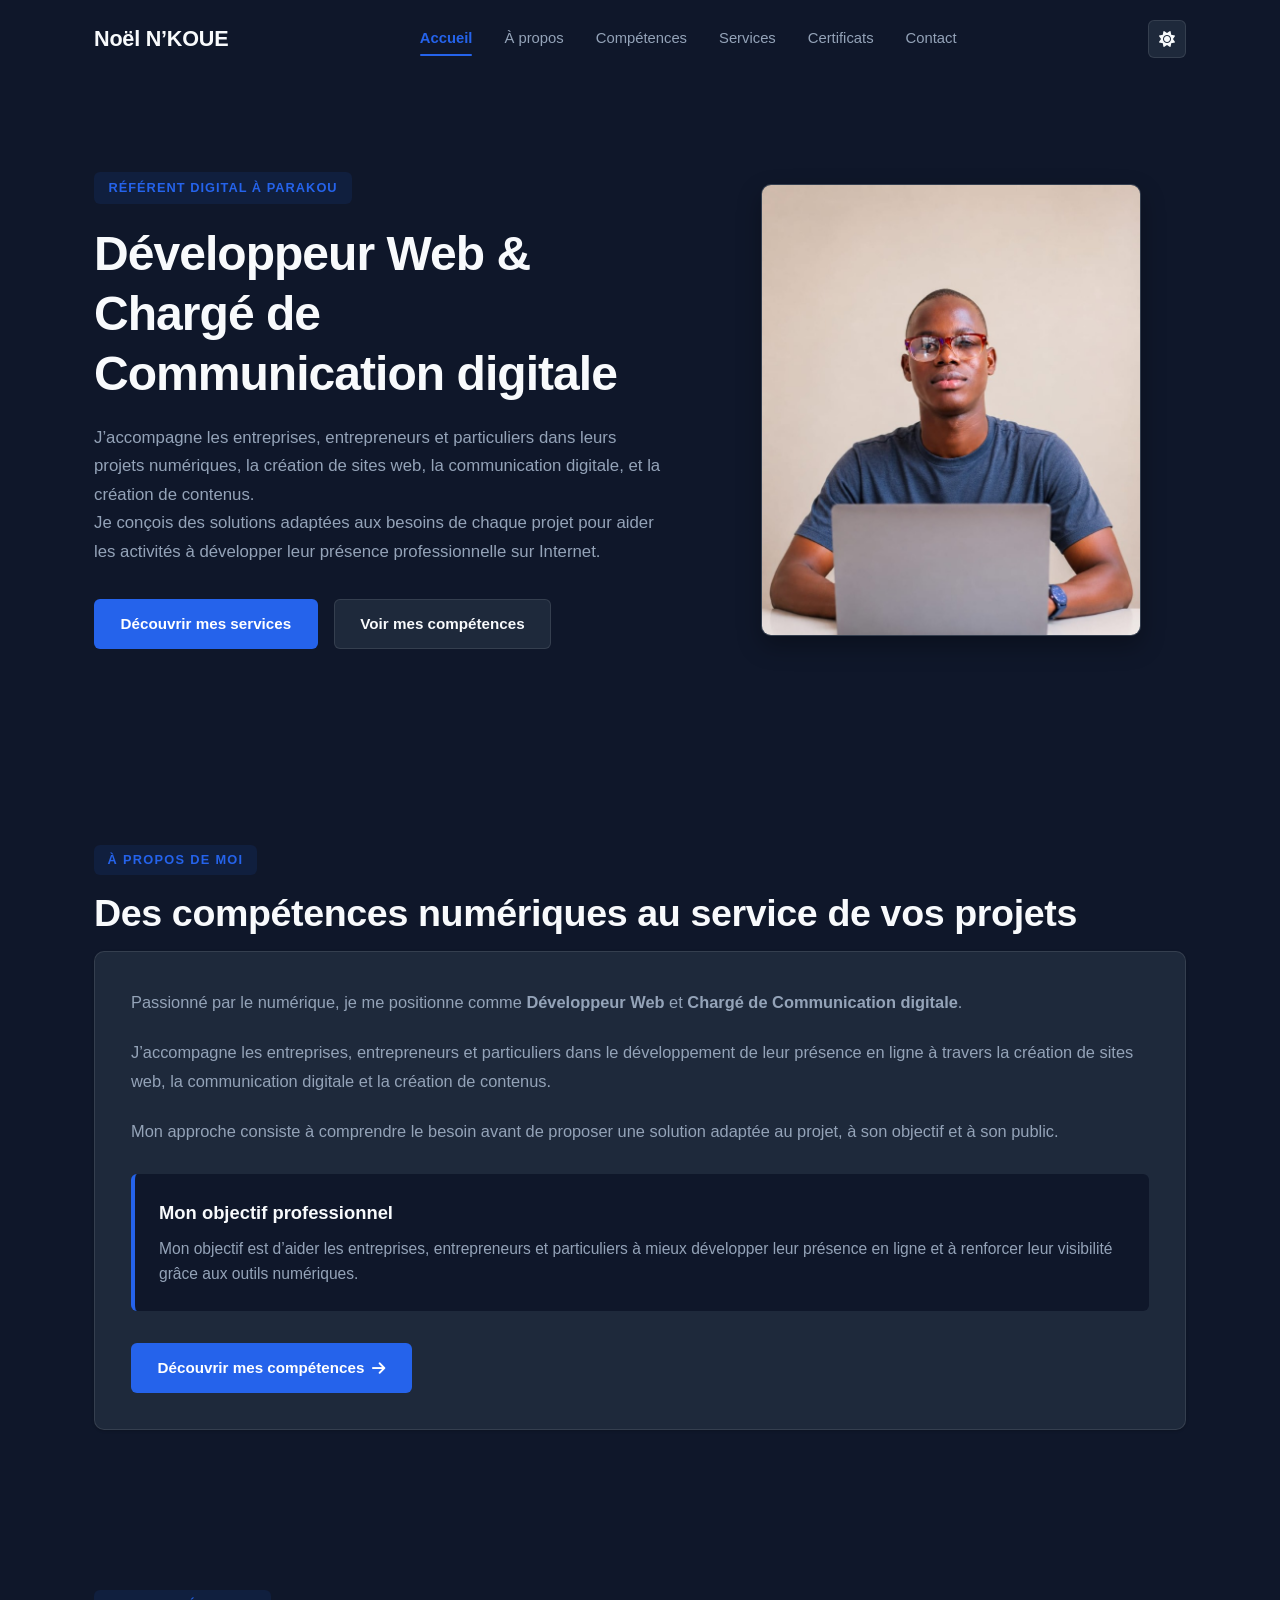
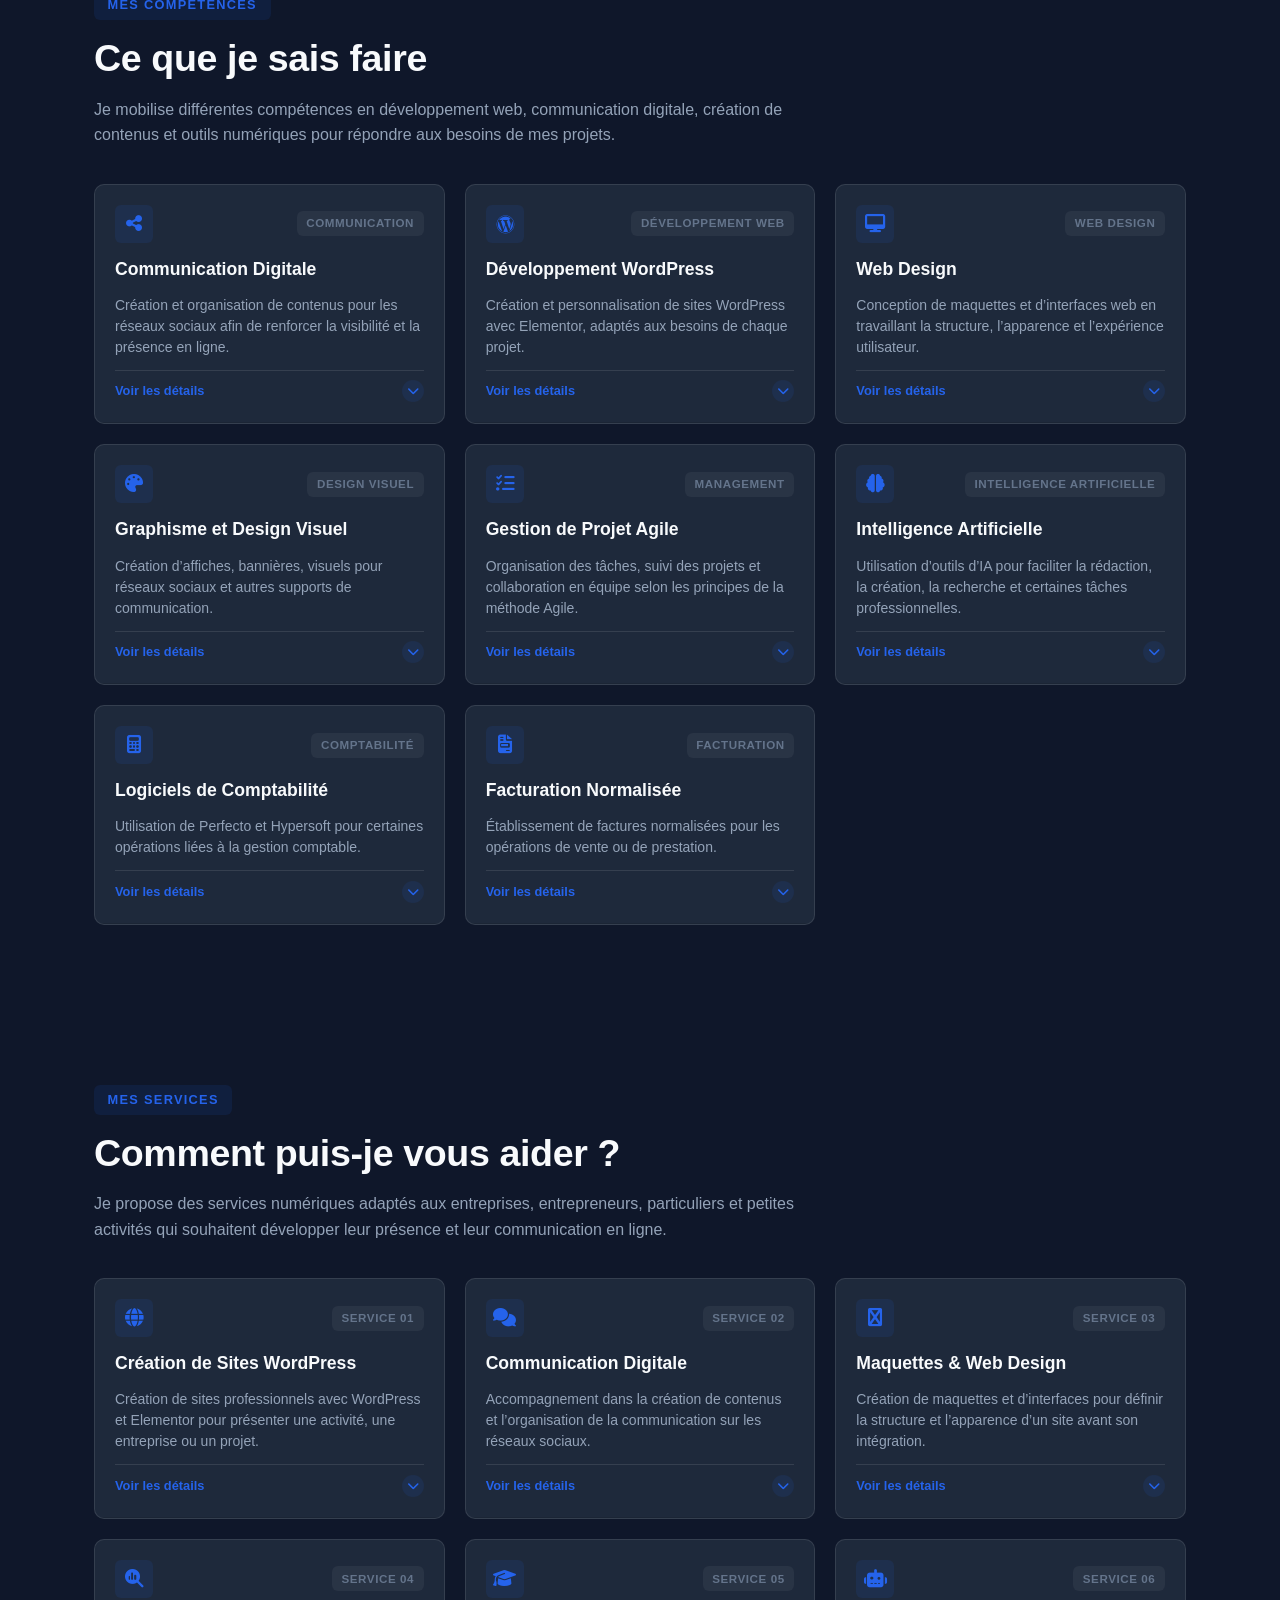
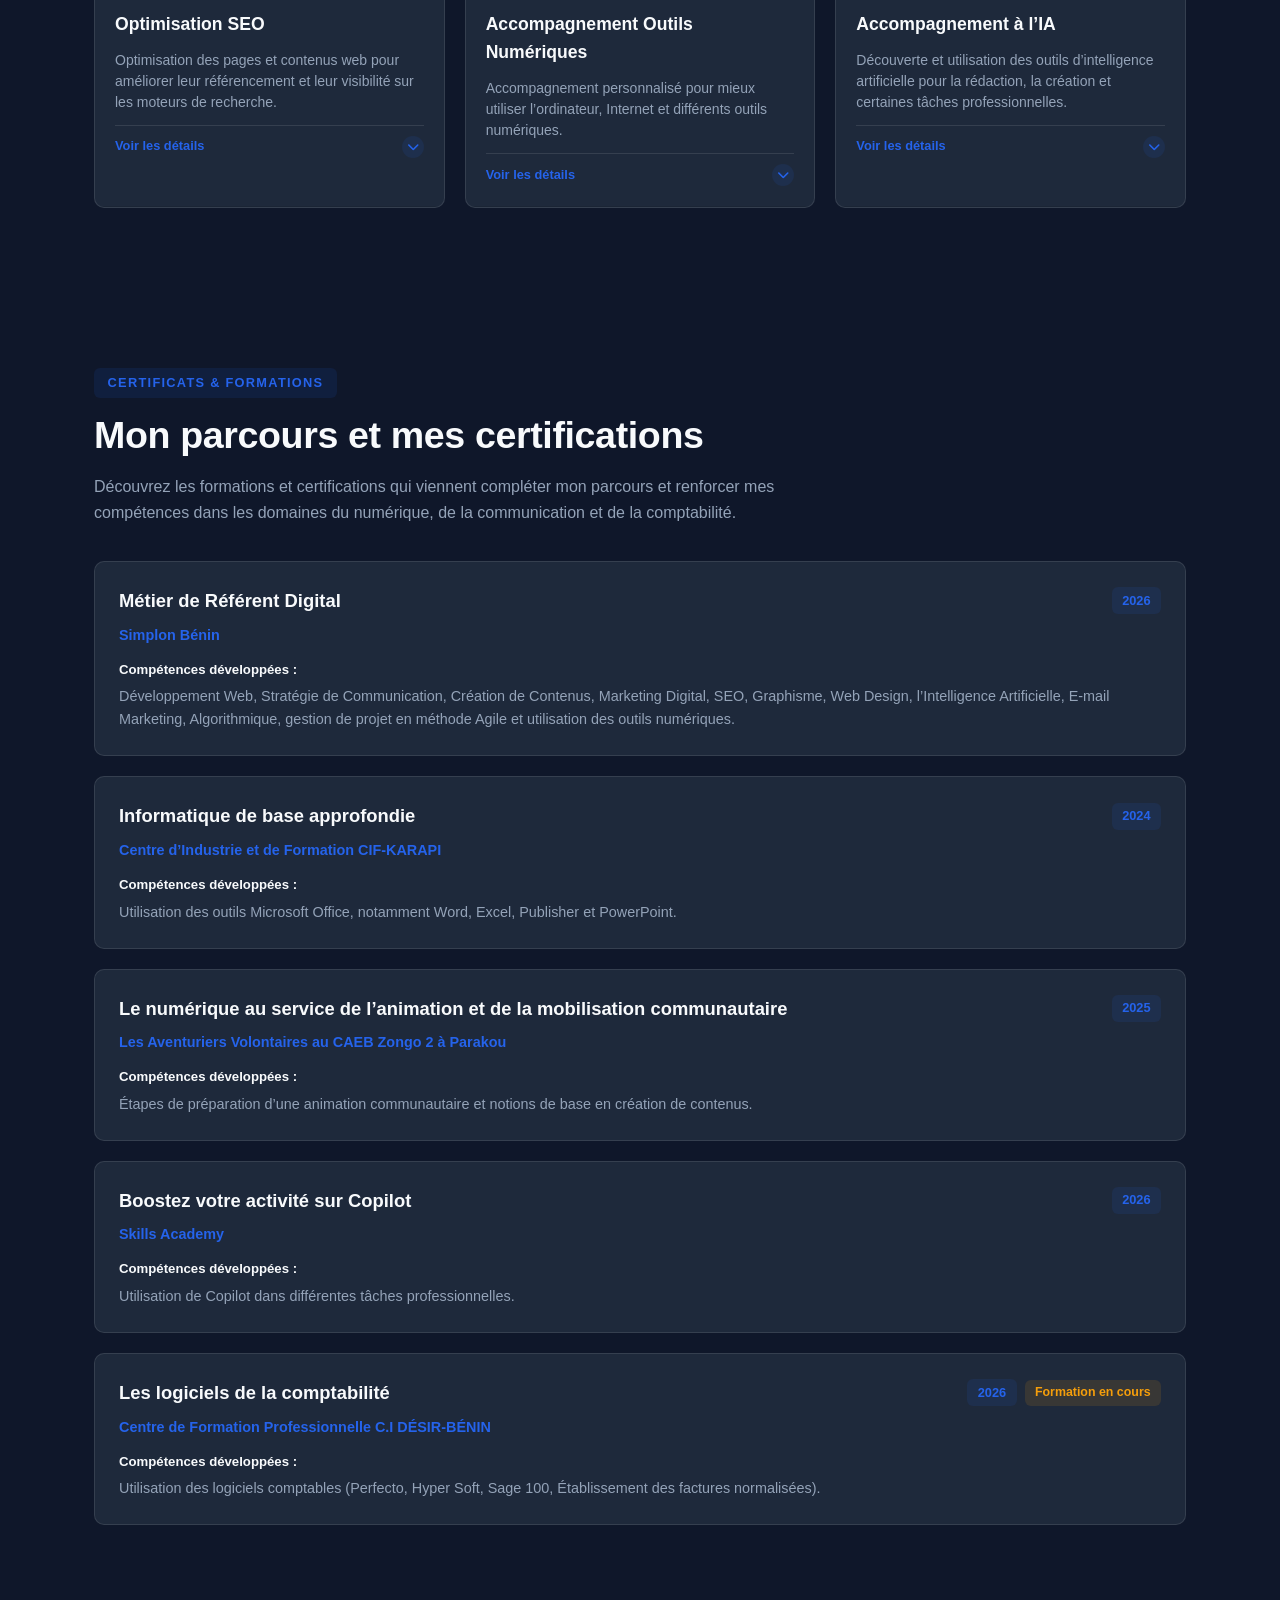
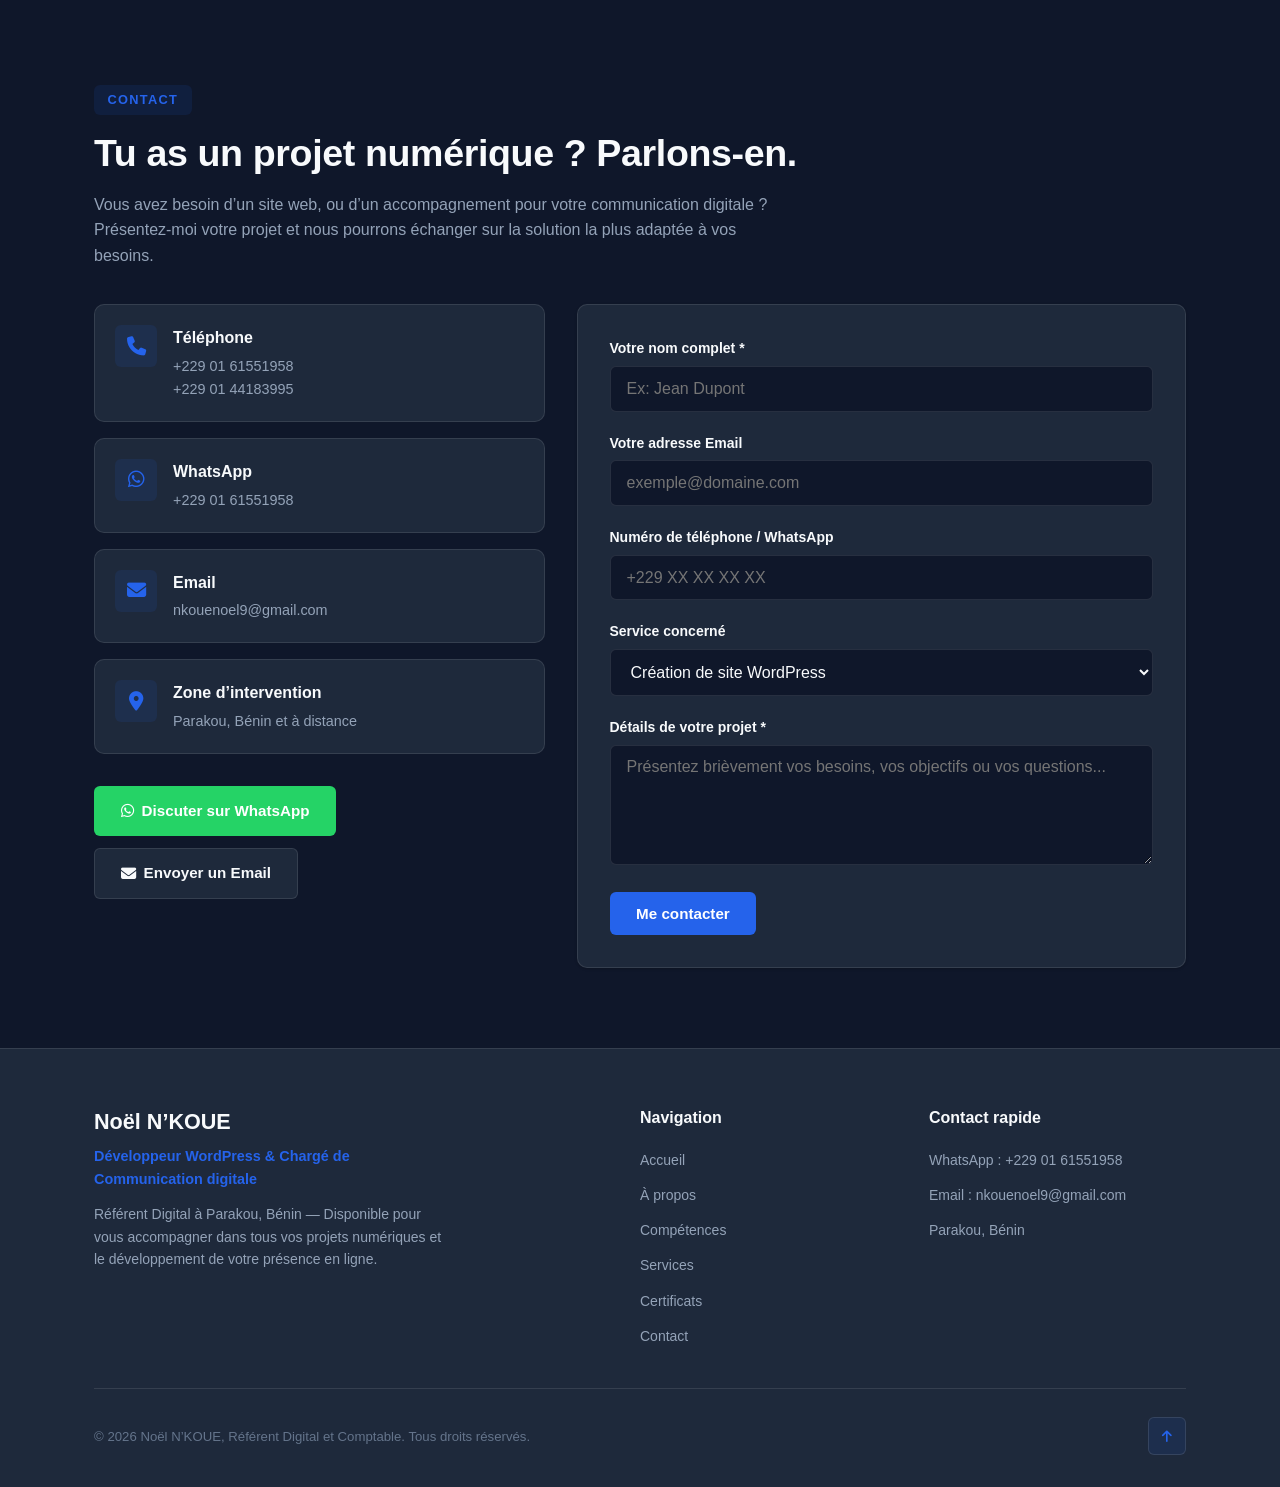
==== commit 58f8c7ac: "Update index.html" ====
--- a/index.html
+++ b/index.html
@@ -5,10 +5,10 @@
   <meta name="viewport" content="width=device-width, initial-scale=1.0">
   
   <!-- SEO Primary Meta Tags -->
-  <title>Noël N’KOUE - Développeur WordPress et Chargé de Communication digitale</title>
-  <meta name="title" content="Noël N’KOUE - Développeur WordPress et Chargé de Communication digitale">
-  <meta name="description" content="Découvrez le portfolio de Noël N’KOUE, référent digital à Parakou, développeur WordPress et chargé de communication digitale. Découvrez ses compétences, services et certifications numériques.">
-  <meta name="keywords" content="Référent digital à Parakou, Développeur WordPress, communication digitale, web design, SEO Parakou, création de site internet Bénin, Noël N'KOUE">
+  <title>Noël N’KOUE - Développeur Web et Chargé de Communication digitale</title>
+  <meta name="title" content="Noël N’KOUE - Développeur Web et Chargé de Communication digitale">
+  <meta name="description" content="Découvrez le portfolio de Noël N’KOUE, référent digital à Parakou, développeur Web et chargé de communication digitale. Découvrez ses compétences, services et certifications numériques.">
+  <meta name="keywords" content="Référent digital à Parakou, Développeur Web, communication digitale, web design, SEO Parakou, création de site internet Bénin, Noël N'KOUE">
   <meta name="author" content="Noël N’KOUE">
   <meta name="robots" content="index, follow">
   <link rel="canonical" href="https://noel-nkoue-referent-digital-parakou.com/">
@@ -16,15 +16,15 @@
   <!-- Open Graph / Facebook -->
   <meta property="og:type" content="website">
   <meta property="og:url" content="https://noel-nkoue-referent-digital-parakou.com/">
-  <meta property="og:title" content="Noël N’KOUE - Développeur WordPress et Chargé de Communication digitale">
-  <meta property="og:description" content="Découvrez le portfolio de Noël N’KOUE, référent digital à Parakou, développeur WordPress et chargé de communication digitale.">
+  <meta property="og:title" content="Noël N’KOUE - Développeur Web et Chargé de Communication digitale">
+  <meta property="og:description" content="Découvrez le portfolio de Noël N’KOUE, référent digital à Parakou, développeur Web et chargé de communication digitale.">
   <meta property="og:image" content="assets/images/noel-nkoue.jpg">
 
   <!-- Twitter Card -->
   <meta property="twitter:card" content="summary_large_image">
   <meta property="twitter:url" content="https://noel-nkoue-referent-digital-parakou.com/">
-  <meta property="twitter:title" content="Noël N’KOUE - Développeur WordPress et Chargé de Communication digitale">
-  <meta property="twitter:description" content="Découvrez le portfolio de Noël N’KOUE, référent digital à Parakou, développeur WordPress et chargé de communication digitale.">
+  <meta property="twitter:title" content="Noël N’KOUE - Développeur Web et Chargé de Communication digitale">
+  <meta property="twitter:description" content="Découvrez le portfolio de Noël N’KOUE, référent digital à Parakou, développeur Web et chargé de communication digitale.">
   <meta property="twitter:image" content="assets/images/noel-nkoue.jpg">
 
   <!-- Favicon -->
@@ -47,7 +47,7 @@
     "@context": "https://schema.org",
     "@type": "Person",
     "name": "Noël N’KOUE",
-    "jobTitle": "Référent Digital, Développeur WordPress & Chargé de Communication digitale",
+    "jobTitle": "Référent Digital, Développeur Web & Chargé de Communication digitale",
     "url": "https://noel-nkoue-referent-digital-parakou.com",
     "image": "https://noel-nkoue-referent-digital-parakou.com/assets/images/noel-nkoue.jpg",
     "address": {
@@ -106,7 +106,7 @@
             </div>
             
             <h1 class="hero-title" id="heroTitle">
-              Développeur WordPress &amp; Chargé de Communication digitale
+              Développeur Web &amp; Chargé de Communication digitale
             </h1>
             
             <p class="hero-description" id="heroDescription">
@@ -210,7 +210,7 @@
             </div>
           </div>
 
-          <!-- CARTE 2 — DÉVELOPPEMENT WORDPRESS -->
+          <!-- CARTE 2 — DÉVELOPPEMENT WEB -->
           <div class="accordion-card" id="skillCard2">
             <div class="accordion-header">
               <div class="card-top">
--- a/css/style.css
+++ b/css/style.css
@@ -0,0 +1,1032 @@
+/* ==========================================================================
+   PORTFOLIO DE NOËL N’KOUE - DESIGN SYSTEM & STYLESHEET (CLEAN & PROFESSIONAL)
+   ========================================================================== */
+
+/* --------------------------------------------------------------------------
+   1. VARIABLES & THEME TOKENS (SOLIDS ONLY, MAX 2 COLORS)
+   -------------------------------------------------------------------------- */
+:root {
+  /* Primary Brand Color: Professional Blue */
+  --primary: #2563eb;
+  --primary-hover: #1d4ed8;
+  --primary-light: rgba(37, 99, 235, 0.1);
+  
+  /* Neutral Dark Theme Defaults */
+  --bg-main: #0f172a;
+  --bg-surface: #1e293b;
+  --bg-card: #1e293b;
+  --bg-card-hover: #334155;
+  --bg-glass: rgba(15, 23, 42, 0.9);
+
+  --text-main: #f8fafc;
+  --text-muted: #94a3b8;
+  --text-dim: #64748b;
+  
+  --border-color: rgba(255, 255, 255, 0.1);
+  --border-color-hover: rgba(37, 99, 235, 0.5);
+
+  /* Shadows */
+  --shadow-sm: 0 1px 3px rgba(0, 0, 0, 0.2);
+  --shadow-md: 0 4px 14px rgba(0, 0, 0, 0.25);
+  --shadow-lg: 0 10px 25px rgba(0, 0, 0, 0.3);
+
+  /* Typography: Poppins Font */
+  --font-family: 'Poppins', -apple-system, BlinkMacSystemFont, 'Segoe UI', Roboto, sans-serif;
+  --font-heading: 'Poppins', var(--font-family);
+
+  /* Radii */
+  --radius-sm: 6px;
+  --radius-md: 10px;
+  --radius-lg: 14px;
+  --radius-full: 9999px;
+
+  /* Transitions */
+  --transition-fast: 0.2s ease;
+  --transition-normal: 0.3s ease;
+}
+
+/* Light Mode Overrides */
+[data-theme="light"] {
+  --bg-main: #f8fafc;
+  --bg-surface: #ffffff;
+  --bg-card: #ffffff;
+  --bg-card-hover: #f1f5f9;
+  --bg-glass: rgba(255, 255, 255, 0.9);
+
+  --text-main: #0f172a;
+  --text-muted: #475569;
+  --text-dim: #64748b;
+
+  --border-color: rgba(0, 0, 0, 0.1);
+  --border-color-hover: rgba(37, 99, 235, 0.5);
+
+  --shadow-sm: 0 1px 3px rgba(0, 0, 0, 0.05);
+  --shadow-md: 0 4px 14px rgba(0, 0, 0, 0.08);
+  --shadow-lg: 0 10px 25px rgba(0, 0, 0, 0.1);
+}
+
+/* --------------------------------------------------------------------------
+   2. GLOBAL RESETS & BASE STYLES
+   -------------------------------------------------------------------------- */
+*, *::before, *::after {
+  box-sizing: border-box;
+  margin: 0;
+  padding: 0;
+}
+
+html {
+  scroll-behavior: smooth;
+  font-size: 16px;
+}
+
+body {
+  font-family: var(--font-family);
+  background-color: var(--bg-main);
+  color: var(--text-main);
+  line-height: 1.6;
+  overflow-x: hidden;
+  transition: background-color var(--transition-normal), color var(--transition-normal);
+}
+
+/* Custom Scrollbar */
+::-webkit-scrollbar {
+  width: 8px;
+}
+::-webkit-scrollbar-track {
+  background: var(--bg-main);
+}
+::-webkit-scrollbar-thumb {
+  background: var(--bg-card-hover);
+  border-radius: var(--radius-full);
+}
+::-webkit-scrollbar-thumb:hover {
+  background: var(--primary);
+}
+
+a {
+  color: inherit;
+  text-decoration: none;
+}
+
+img {
+  max-width: 100%;
+  height: auto;
+  display: block;
+}
+
+button, input, textarea, select {
+  font-family: inherit;
+  font-size: inherit;
+}
+
+ul {
+  list-style: none;
+}
+
+.container {
+  width: 100%;
+  max-width: 1140px;
+  margin-left: auto;
+  margin-right: auto;
+  padding-left: 1.5rem;
+  padding-right: 1.5rem;
+}
+
+.section {
+  padding: 5rem 0;
+  position: relative;
+}
+
+/* Section Header Typography */
+.section-subtitle {
+  display: inline-block;
+  font-size: 0.8rem;
+  font-weight: 700;
+  text-transform: uppercase;
+  letter-spacing: 0.1em;
+  color: var(--primary);
+  background: var(--primary-light);
+  padding: 0.3rem 0.85rem;
+  border-radius: var(--radius-sm);
+  margin-bottom: 0.85rem;
+}
+
+.section-title {
+  font-family: var(--font-heading);
+  font-size: 2rem;
+  font-weight: 700;
+  color: var(--text-main);
+  line-height: 1.3;
+  margin-bottom: 0.85rem;
+  letter-spacing: -0.01em;
+}
+
+@media (min-width: 768px) {
+  .section-title {
+    font-size: 2.35rem;
+  }
+}
+
+.section-description {
+  font-size: 1rem;
+  color: var(--text-muted);
+  max-width: 700px;
+  margin-bottom: 2.25rem;
+}
+
+/* Primary Color Text Highlight (Solid, No Gradient) */
+.text-primary-color {
+  color: var(--primary);
+}
+
+/* --------------------------------------------------------------------------
+   3. BUTTONS & INTERACTIVE ELEMENTS
+   -------------------------------------------------------------------------- */
+.btn {
+  display: inline-flex;
+  align-items: center;
+  justify-content: center;
+  gap: 0.5rem;
+  font-weight: 600;
+  font-size: 0.95rem;
+  padding: 0.75rem 1.6rem;
+  border-radius: var(--radius-sm);
+  border: 1px solid transparent;
+  cursor: pointer;
+  transition: all var(--transition-fast);
+  white-space: nowrap;
+}
+
+.btn-primary {
+  background: var(--primary);
+  color: #ffffff;
+}
+
+.btn-primary:hover {
+  background: var(--primary-hover);
+  transform: translateY(-1px);
+  box-shadow: var(--shadow-md);
+}
+
+.btn-secondary {
+  background: var(--bg-card);
+  color: var(--text-main);
+  border-color: var(--border-color);
+}
+
+.btn-secondary:hover {
+  background: var(--bg-card-hover);
+  border-color: var(--primary);
+  color: var(--primary);
+  transform: translateY(-1px);
+}
+
+.btn-outline-primary {
+  background: transparent;
+  color: var(--primary);
+  border-color: var(--primary);
+}
+
+.btn-outline-primary:hover {
+  background: var(--primary);
+  color: #ffffff;
+}
+
+.btn-whatsapp {
+  background: #25d366;
+  color: #ffffff;
+}
+
+.btn-whatsapp:hover {
+  background: #1eb954;
+  transform: translateY(-1px);
+}
+
+.btn-sm {
+  padding: 0.5rem 1.1rem;
+  font-size: 0.875rem;
+}
+
+/* --------------------------------------------------------------------------
+   4. HEADER & NAVBAR
+   -------------------------------------------------------------------------- */
+.header {
+  position: fixed;
+  top: 0;
+  left: 0;
+  right: 0;
+  z-index: 1000;
+  transition: all var(--transition-normal);
+  padding: 1.25rem 0;
+  background: transparent;
+}
+
+.header.scrolled {
+  padding: 0.85rem 0;
+  background: var(--bg-glass);
+  backdrop-filter: blur(12px);
+  -webkit-backdrop-filter: blur(12px);
+  border-bottom: 1px solid var(--border-color);
+  box-shadow: var(--shadow-sm);
+}
+
+.header-container {
+  display: flex;
+  align-items: center;
+  justify-content: space-between;
+}
+
+/* Logo - Simple Clean Text */
+.logo {
+  font-family: var(--font-heading);
+  font-size: 1.35rem;
+  font-weight: 700;
+  color: var(--text-main);
+  letter-spacing: -0.01em;
+}
+
+/* Nav Menu */
+.nav-menu {
+  display: flex;
+  align-items: center;
+  gap: 2rem;
+}
+
+.nav-link {
+  font-size: 0.925rem;
+  font-weight: 500;
+  color: var(--text-muted);
+  position: relative;
+  padding: 0.3rem 0;
+  transition: color var(--transition-fast);
+}
+
+.nav-link:hover,
+.nav-link.active {
+  color: var(--primary);
+  font-weight: 600;
+}
+
+.nav-link::after {
+  content: '';
+  position: absolute;
+  bottom: 0;
+  left: 0;
+  width: 0%;
+  height: 2px;
+  background: var(--primary);
+  border-radius: var(--radius-full);
+  transition: width var(--transition-fast);
+}
+
+.nav-link:hover::after,
+.nav-link.active::after {
+  width: 100%;
+}
+
+.header-actions {
+  display: flex;
+  align-items: center;
+  gap: 1rem;
+}
+
+/* Theme Switcher */
+.theme-toggle {
+  background: var(--bg-card);
+  border: 1px solid var(--border-color);
+  color: var(--text-main);
+  width: 38px;
+  height: 38px;
+  border-radius: var(--radius-sm);
+  display: flex;
+  align-items: center;
+  justify-content: center;
+  cursor: pointer;
+  transition: all var(--transition-fast);
+}
+
+.theme-toggle:hover {
+  background: var(--bg-card-hover);
+  border-color: var(--primary);
+  color: var(--primary);
+}
+
+.mobile-toggle {
+  display: none;
+  background: transparent;
+  border: none;
+  color: var(--text-main);
+  font-size: 1.4rem;
+  cursor: pointer;
+  padding: 0.4rem;
+}
+
+/* --------------------------------------------------------------------------
+   5. HERO SECTION
+   -------------------------------------------------------------------------- */
+.hero {
+  padding-top: 8.5rem;
+  padding-bottom: 5rem;
+  min-height: 85vh;
+  display: flex;
+  align-items: center;
+  position: relative;
+}
+
+.hero-grid {
+  display: grid;
+  grid-template-columns: 1fr;
+  gap: 3rem;
+  align-items: center;
+}
+
+@media (min-width: 992px) {
+  .hero-grid {
+    grid-template-columns: 1.1fr 0.9fr;
+  }
+}
+
+.hero-content {
+  display: flex;
+  flex-direction: column;
+  align-items: flex-start;
+}
+
+.hero-badge {
+  display: inline-block;
+  background: var(--primary-light);
+  color: var(--primary);
+  font-weight: 700;
+  font-size: 0.8rem;
+  letter-spacing: 0.08em;
+  padding: 0.35rem 0.9rem;
+  border-radius: var(--radius-sm);
+  margin-bottom: 1.25rem;
+  text-transform: uppercase;
+}
+
+.hero-title {
+  font-family: var(--font-heading);
+  font-size: 2.35rem;
+  font-weight: 700;
+  line-height: 1.25;
+  letter-spacing: -0.02em;
+  margin-bottom: 1.25rem;
+  color: var(--text-main);
+}
+
+@media (min-width: 768px) {
+  .hero-title {
+    font-size: 3rem;
+  }
+}
+
+.hero-description {
+  font-size: 1.05rem;
+  color: var(--text-muted);
+  line-height: 1.7;
+  margin-bottom: 2rem;
+}
+
+.hero-cta-group {
+  display: flex;
+  flex-wrap: wrap;
+  align-items: center;
+  gap: 1rem;
+}
+
+/* Hero Photo Column (Clean, Professional, No Badges) */
+.hero-image-wrapper {
+  display: flex;
+  justify-content: center;
+  align-items: center;
+}
+
+.photo-card {
+  position: relative;
+  width: 100%;
+  max-width: 380px;
+  border-radius: var(--radius-md);
+  overflow: hidden;
+  background: var(--bg-card);
+  border: 1px solid var(--border-color);
+  box-shadow: var(--shadow-lg);
+}
+
+.photo-img {
+  width: 100%;
+  height: 450px;
+  object-fit: cover;
+  object-position: center top;
+}
+
+/* --------------------------------------------------------------------------
+   6. À PROPOS SECTION (CLEAN & STREAMLINED)
+   -------------------------------------------------------------------------- */
+.about-card {
+  background: var(--bg-card);
+  border: 1px solid var(--border-color);
+  border-radius: var(--radius-md);
+  padding: 2.25rem;
+  box-shadow: var(--shadow-sm);
+  width: 100%;
+}
+
+.about-text {
+  font-size: 1.025rem;
+  color: var(--text-muted);
+  line-height: 1.8;
+  margin-bottom: 1.25rem;
+}
+
+.objective-box {
+  background: var(--bg-main);
+  border-left: 4px solid var(--primary);
+  border-radius: var(--radius-sm);
+  padding: 1.5rem;
+  margin-top: 1.75rem;
+  margin-bottom: 2rem;
+}
+
+.objective-title {
+  font-family: var(--font-heading);
+  font-size: 1.15rem;
+  font-weight: 700;
+  color: var(--text-main);
+  margin-bottom: 0.5rem;
+}
+
+.objective-text {
+  font-size: 0.975rem;
+  color: var(--text-muted);
+  line-height: 1.65;
+}
+
+/* --------------------------------------------------------------------------
+   7. COMPÉTENCES SECTION (COMPACT CARDS GRID, NO FILTER BUTTONS)
+   -------------------------------------------------------------------------- */
+.cards-grid {
+  display: grid;
+  grid-template-columns: 1fr;
+  gap: 1.25rem;
+}
+
+@media (min-width: 640px) {
+  .cards-grid {
+    grid-template-columns: repeat(2, 1fr);
+  }
+}
+
+@media (min-width: 1024px) {
+  .cards-grid {
+    grid-template-columns: repeat(3, 1fr);
+  }
+}
+
+/* Compact Accordion Card */
+.accordion-card {
+  background: var(--bg-card);
+  border: 1px solid var(--border-color);
+  border-radius: var(--radius-md);
+  overflow: hidden;
+  transition: border-color var(--transition-fast), background-color var(--transition-fast);
+}
+
+.accordion-card:hover {
+  border-color: var(--border-color-hover);
+  background: var(--bg-card-hover);
+}
+
+.accordion-header {
+  padding: 1.25rem;
+  display: flex;
+  flex-direction: column;
+  gap: 0.75rem;
+  cursor: pointer;
+  user-select: none;
+}
+
+.card-top {
+  display: flex;
+  align-items: center;
+  justify-content: space-between;
+}
+
+.card-icon-badge {
+  width: 38px;
+  height: 38px;
+  border-radius: var(--radius-sm);
+  background: var(--primary-light);
+  color: var(--primary);
+  display: flex;
+  align-items: center;
+  justify-content: center;
+  font-size: 1.15rem;
+}
+
+.card-tag {
+  font-size: 0.725rem;
+  font-weight: 600;
+  text-transform: uppercase;
+  letter-spacing: 0.05em;
+  padding: 0.2rem 0.6rem;
+  border-radius: var(--radius-sm);
+  background: rgba(255, 255, 255, 0.05);
+  color: var(--text-dim);
+}
+
+.card-title {
+  font-family: var(--font-heading);
+  font-size: 1.1rem;
+  font-weight: 700;
+  color: var(--text-main);
+}
+
+.card-desc {
+  font-size: 0.875rem;
+  color: var(--text-muted);
+  line-height: 1.5;
+}
+
+/* Accordion Trigger Bar */
+.accordion-trigger {
+  display: flex;
+  align-items: center;
+  justify-content: space-between;
+  padding-top: 0.6rem;
+  border-top: 1px solid var(--border-color);
+  font-size: 0.8rem;
+  font-weight: 600;
+  color: var(--primary);
+}
+
+.accordion-icon {
+  width: 22px;
+  height: 22px;
+  border-radius: 50%;
+  background: var(--primary-light);
+  display: flex;
+  align-items: center;
+  justify-content: center;
+  font-size: 0.75rem;
+  transition: transform var(--transition-normal);
+}
+
+.accordion-card.open .accordion-icon {
+  transform: rotate(180deg);
+  background: var(--primary);
+  color: #ffffff;
+}
+
+/* Accordion Collapsible Content */
+.accordion-content {
+  max-height: 0;
+  overflow: hidden;
+  transition: max-height 0.35s ease, padding 0.3s ease;
+  background: rgba(0, 0, 0, 0.1);
+  border-top: 1px solid transparent;
+}
+
+.accordion-card.open .accordion-content {
+  max-height: 500px;
+  border-top-color: var(--border-color);
+  padding: 1.1rem 1.25rem 1.25rem 1.25rem;
+}
+
+.skills-list {
+  display: flex;
+  flex-direction: column;
+  gap: 0.5rem;
+}
+
+.skills-list li {
+  display: flex;
+  align-items: flex-start;
+  gap: 0.6rem;
+  font-size: 0.85rem;
+  color: var(--text-muted);
+  line-height: 1.45;
+}
+
+.skills-list li i {
+  color: var(--primary);
+  font-size: 0.75rem;
+  margin-top: 0.25rem;
+  flex-shrink: 0;
+}
+
+/* --------------------------------------------------------------------------
+   8. SERVICES SECTION
+   -------------------------------------------------------------------------- */
+.services-grid {
+  display: grid;
+  grid-template-columns: 1fr;
+  gap: 1.25rem;
+}
+
+@media (min-width: 640px) {
+  .services-grid {
+    grid-template-columns: repeat(2, 1fr);
+  }
+}
+
+@media (min-width: 1024px) {
+  .services-grid {
+    grid-template-columns: repeat(3, 1fr);
+  }
+}
+
+.service-card {
+  height: 100%;
+  display: flex;
+  flex-direction: column;
+  justify-content: space-between;
+}
+
+.service-footer-cta {
+  margin-top: 1rem;
+}
+
+/* --------------------------------------------------------------------------
+   9. CERTIFICATS & FORMATIONS SECTION
+   -------------------------------------------------------------------------- */
+.timeline {
+  display: flex;
+  flex-direction: column;
+  gap: 1.25rem;
+}
+
+.timeline-item {
+  background: var(--bg-card);
+  border: 1px solid var(--border-color);
+  border-radius: var(--radius-md);
+  padding: 1.5rem;
+  transition: all var(--transition-fast);
+}
+
+.timeline-item:hover {
+  border-color: var(--primary);
+}
+
+.timeline-header {
+  display: flex;
+  flex-wrap: wrap;
+  align-items: center;
+  justify-content: space-between;
+  gap: 0.75rem;
+  margin-bottom: 0.5rem;
+}
+
+.cert-title {
+  font-family: var(--font-heading);
+  font-size: 1.15rem;
+  font-weight: 700;
+  color: var(--text-main);
+}
+
+.cert-meta {
+  display: flex;
+  align-items: center;
+  gap: 0.5rem;
+}
+
+.cert-badge-year {
+  background: var(--primary-light);
+  color: var(--primary);
+  font-weight: 700;
+  font-size: 0.8rem;
+  padding: 0.2rem 0.65rem;
+  border-radius: var(--radius-sm);
+}
+
+.cert-badge-status {
+  background: rgba(245, 158, 11, 0.12);
+  color: #f59e0b;
+  font-weight: 600;
+  font-size: 0.775rem;
+  padding: 0.2rem 0.65rem;
+  border-radius: var(--radius-sm);
+}
+
+.cert-org {
+  font-size: 0.9rem;
+  font-weight: 600;
+  color: var(--primary);
+  margin-bottom: 0.75rem;
+}
+
+.cert-skills-label {
+  font-size: 0.825rem;
+  font-weight: 600;
+  color: var(--text-main);
+  margin-bottom: 0.35rem;
+}
+
+.cert-skills-text {
+  font-size: 0.9rem;
+  color: var(--text-muted);
+  line-height: 1.6;
+}
+
+/* --------------------------------------------------------------------------
+   10. CONTACT SECTION
+   -------------------------------------------------------------------------- */
+.contact-grid {
+  display: grid;
+  grid-template-columns: 1fr;
+  gap: 2rem;
+}
+
+@media (min-width: 992px) {
+  .contact-grid {
+    grid-template-columns: 0.85fr 1.15fr;
+  }
+}
+
+.contact-info-cards {
+  display: flex;
+  flex-direction: column;
+  gap: 1rem;
+}
+
+.info-card {
+  background: var(--bg-card);
+  border: 1px solid var(--border-color);
+  border-radius: var(--radius-md);
+  padding: 1.25rem;
+  display: flex;
+  align-items: flex-start;
+  gap: 1rem;
+}
+
+.info-icon {
+  width: 42px;
+  height: 42px;
+  border-radius: var(--radius-sm);
+  background: var(--primary-light);
+  color: var(--primary);
+  display: flex;
+  align-items: center;
+  justify-content: center;
+  font-size: 1.2rem;
+  flex-shrink: 0;
+}
+
+.info-details h4 {
+  font-family: var(--font-heading);
+  font-size: 1rem;
+  font-weight: 700;
+  color: var(--text-main);
+  margin-bottom: 0.25rem;
+}
+
+.info-details p,
+.info-details a {
+  font-size: 0.9rem;
+  color: var(--text-muted);
+  display: block;
+}
+
+.info-details a:hover {
+  color: var(--primary);
+}
+
+.contact-quick-buttons {
+  display: flex;
+  gap: 0.75rem;
+  flex-wrap: wrap;
+  margin-top: 1rem;
+}
+
+/* Contact Form */
+.contact-form-wrapper {
+  background: var(--bg-card);
+  border: 1px solid var(--border-color);
+  border-radius: var(--radius-md);
+  padding: 2rem;
+  box-shadow: var(--shadow-sm);
+}
+
+.form-group {
+  margin-bottom: 1.25rem;
+}
+
+.form-label {
+  display: block;
+  font-size: 0.875rem;
+  font-weight: 600;
+  color: var(--text-main);
+  margin-bottom: 0.4rem;
+}
+
+.form-control {
+  width: 100%;
+  padding: 0.8rem 1rem;
+  background: var(--bg-main);
+  border: 1px solid var(--border-color);
+  border-radius: var(--radius-sm);
+  color: var(--text-main);
+  outline: none;
+  transition: border-color var(--transition-fast);
+}
+
+.form-control:focus {
+  border-color: var(--primary);
+}
+
+textarea.form-control {
+  resize: vertical;
+  min-height: 120px;
+}
+
+.form-submit-row {
+  display: flex;
+  align-items: center;
+  justify-content: space-between;
+  gap: 1rem;
+  flex-wrap: wrap;
+}
+
+.form-status {
+  font-size: 0.85rem;
+  font-weight: 600;
+  padding: 0.4rem 0.85rem;
+  border-radius: var(--radius-sm);
+  display: none;
+}
+
+.form-status.success {
+  display: block;
+  background: rgba(37, 99, 235, 0.15);
+  color: var(--primary);
+}
+
+/* --------------------------------------------------------------------------
+   11. FOOTER
+   -------------------------------------------------------------------------- */
+.footer {
+  background: var(--bg-surface);
+  border-top: 1px solid var(--border-color);
+  padding: 3.5rem 0 2rem 0;
+}
+
+.footer-top {
+  display: grid;
+  grid-template-columns: 1fr;
+  gap: 2rem;
+  margin-bottom: 2.5rem;
+}
+
+@media (min-width: 768px) {
+  .footer-top {
+    grid-template-columns: 2fr 1fr 1fr;
+  }
+}
+
+.footer-brand {
+  max-width: 360px;
+}
+
+.footer-brand-title {
+  font-family: var(--font-heading);
+  font-size: 1.35rem;
+  font-weight: 700;
+  color: var(--text-main);
+  margin-bottom: 0.35rem;
+}
+
+.footer-brand-role {
+  font-size: 0.9rem;
+  font-weight: 600;
+  color: var(--primary);
+  margin-bottom: 0.75rem;
+}
+
+.footer-brand-desc {
+  font-size: 0.875rem;
+  color: var(--text-muted);
+  line-height: 1.6;
+}
+
+.footer-col-title {
+  font-family: var(--font-heading);
+  font-size: 1rem;
+  font-weight: 700;
+  color: var(--text-main);
+  margin-bottom: 1rem;
+}
+
+.footer-links {
+  display: flex;
+  flex-direction: column;
+  gap: 0.6rem;
+}
+
+.footer-link {
+  font-size: 0.875rem;
+  color: var(--text-muted);
+  transition: color var(--transition-fast);
+}
+
+.footer-link:hover {
+  color: var(--primary);
+}
+
+.footer-bottom {
+  display: flex;
+  flex-wrap: wrap;
+  align-items: center;
+  justify-content: space-between;
+  gap: 1rem;
+  padding-top: 1.75rem;
+  border-top: 1px solid var(--border-color);
+  font-size: 0.825rem;
+  color: var(--text-dim);
+}
+
+.back-to-top {
+  width: 38px;
+  height: 38px;
+  border-radius: var(--radius-sm);
+  background: var(--primary-light);
+  color: var(--primary);
+  border: 1px solid var(--border-color);
+  display: flex;
+  align-items: center;
+  justify-content: center;
+  cursor: pointer;
+  transition: all var(--transition-fast);
+}
+
+.back-to-top:hover {
+  background: var(--primary);
+  color: #ffffff;
+}
+
+/* --------------------------------------------------------------------------
+   12. RESPONSIVE NAVIGATION DRAWER
+   -------------------------------------------------------------------------- */
+@media (max-width: 991px) {
+  .mobile-toggle {
+    display: block;
+  }
+
+  .nav-menu {
+    position: fixed;
+    top: 0;
+    right: -100%;
+    width: 260px;
+    height: 100vh;
+    background: var(--bg-surface);
+    flex-direction: column;
+    align-items: flex-start;
+    padding: 5rem 1.75rem 1.75rem 1.75rem;
+    box-shadow: var(--shadow-lg);
+    transition: right var(--transition-normal);
+    z-index: 999;
+  }
+
+  .nav-menu.active {
+    right: 0;
+  }
+}
